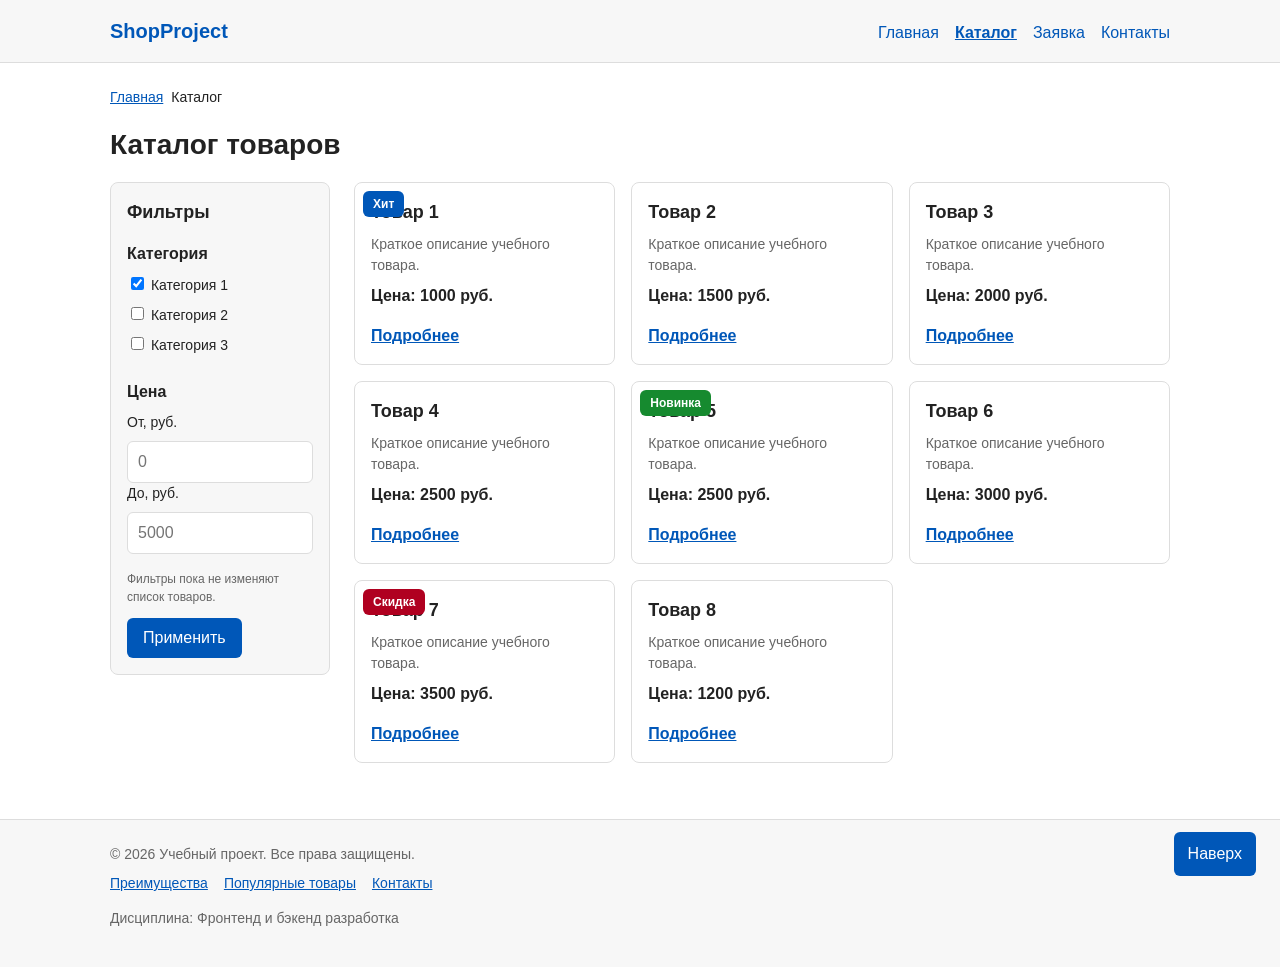
==== catalog.html @ f1de4713 "feat: add multi-page structure navigation and anchors" ====
<!DOCTYPE html>
<html lang="ru">
<head>
  <meta charset="UTF-8">
  <meta name="viewport" content="width=device-width, initial-scale=1.0">
  <meta name="description" content="Каталог товаров учебного интернет-магазина.">
  <title>Каталог товаров — Учебный интернет-магазин</title>
  <link rel="stylesheet" href="css/style.css">
  <script src="js/main.js" defer></script>
</head>
<body>
  <header class="site-header">
    <div class="site-header__inner">
      <a class="site-header__logo" href="index.html">ShopProject</a>

      <nav class="site-nav" aria-label="Основная навигация">
        <ul class="site-nav__list">
          <li><a class="site-nav__link" href="index.html">Главная</a></li>
          <li><a class="site-nav__link site-nav__link--active" href="catalog.html">Каталог</a></li>
          <li><a class="site-nav__link" href="order.html">Заявка</a></li>
          <li><a class="site-nav__link" href="contacts.html">Контакты</a></li>
        </ul>
      </nav>
    </div>
  </header>

  <main>
    <div class="page-main">
      <ul class="breadcrumbs" aria-label="Хлебные крошки">
        <li><a href="index.html">Главная</a></li>
        <li class="breadcrumbs__item--current">Каталог</li>
      </ul>

      <h1 class="page-title">Каталог товаров</h1>

      <div class="catalog-layout">
        <aside class="catalog-filters" aria-label="Фильтры каталога">
          <h2>Фильтры</h2>
          <form class="filters" action="#" method="get">
            <fieldset class="filters__group">
              <legend>Категория</legend>
              <label class="filters__option"><input type="checkbox" name="category" value="1" checked> Категория 1</label>
              <label class="filters__option"><input type="checkbox" name="category" value="2"> Категория 2</label>
              <label class="filters__option"><input type="checkbox" name="category" value="3"> Категория 3</label>
            </fieldset>
            <fieldset class="filters__group">
              <legend>Цена</legend>
              <label class="filters__option" for="price-from">От, руб.</label>
              <input class="filters__input" id="price-from" name="price-from" type="number" min="0" step="100" placeholder="0">
              <label class="filters__option" for="price-to">До, руб.</label>
              <input class="filters__input" id="price-to" name="price-to" type="number" min="0" step="100" placeholder="5000">
            </fieldset>
            <p class="filters__note">Фильтры пока не изменяют список товаров.</p>
            <button class="button" type="submit">Применить</button>
          </form>
        </aside>

        <section class="section" aria-label="Список товаров">
          <h2 class="visually-hidden">Товары</h2>
          <div class="product-grid">
          <article class="product-card">
            <span class="product-card__badge">Хит</span>
            <h3>Товар 1</h3>
            <p class="product-card__description">Краткое описание учебного товара.</p>
            <p class="product-card__price">Цена: 1000 руб.</p>
            <a class="product-card__link" href="product.html">Подробнее</a>
          </article>

          <article class="product-card">
            <h3>Товар 2</h3>
            <p class="product-card__description">Краткое описание учебного товара.</p>
            <p class="product-card__price">Цена: 1500 руб.</p>
            <a class="product-card__link" href="product.html">Подробнее</a>
          </article>

          <article class="product-card">
            <h3>Товар 3</h3>
            <p class="product-card__description">Краткое описание учебного товара.</p>
            <p class="product-card__price">Цена: 2000 руб.</p>
            <a class="product-card__link" href="product.html">Подробнее</a>
          </article>

          <article class="product-card">
            <h3>Товар 4</h3>
            <p class="product-card__description">Краткое описание учебного товара.</p>
            <p class="product-card__price">Цена: 2500 руб.</p>
            <a class="product-card__link" href="product.html">Подробнее</a>
          </article>

          <article class="product-card product-card--new">
            <span class="product-card__badge">Новинка</span>
            <h3>Товар 5</h3>
            <p class="product-card__description">Краткое описание учебного товара.</p>
            <p class="product-card__price">Цена: 2500 руб.</p>
            <a class="product-card__link" href="product.html">Подробнее</a>
          </article>

          <article class="product-card">
            <h3>Товар 6</h3>
            <p class="product-card__description">Краткое описание учебного товара.</p>
            <p class="product-card__price">Цена: 3000 руб.</p>
            <a class="product-card__link" href="product.html">Подробнее</a>
          </article>

          <article class="product-card product-card--discount">
            <span class="product-card__badge">Скидка</span>
            <h3>Товар 7</h3>
            <p class="product-card__description">Краткое описание учебного товара.</p>
            <p class="product-card__price">Цена: 3500 руб.</p>
            <a class="product-card__link" href="product.html">Подробнее</a>
          </article>

          <article class="product-card">
            <h3>Товар 8</h3>
            <p class="product-card__description">Краткое описание учебного товара.</p>
            <p class="product-card__price">Цена: 1200 руб.</p>
            <a class="product-card__link" href="product.html">Подробнее</a>
          </article>
          </div>
        </section>
      </div>
    </div>
  </main>

  <footer class="site-footer">
    <div class="site-footer__inner">
      <p class="site-footer__copyright">&copy; 2026 Учебный проект. Все права защищены.</p>
      <ul class="site-footer__links">
        <li><a href="index.html#advantages">Преимущества</a></li>
        <li><a href="index.html#popular">Популярные товары</a></li>
        <li><a href="contacts.html">Контакты</a></li>
      </ul>
      <p>Дисциплина: Фронтенд и бэкенд разработка</p>
    </div>
  </footer>

  <button class="to-top" type="button" aria-label="Наверх">Наверх</button>
</body>
</html>
---- css/style.css ----
/*
  Стили учебного проекта kr1-html-css-shop.
  Практическое занятие №4: CSS-архитектура, переменные и состояния.
*/

/* Плавная прокрутка к якорям (практическое занятие №5) */
html {
  scroll-behavior: smooth;
}

/* ===============================
   1. Переменные проекта
=============================== */
:root {
  /* Основные цвета проекта */
  --color-bg: #ffffff;
  --color-text: #222222;
  --color-muted: #666666;
  --color-primary: #0057b8;
  --color-primary-dark: #003f86;
  --color-border: #dddddd;
  --color-surface: #f7f7f7;
  --color-surface-accent: #eef5ff;
  --color-danger: #b00020;
  --color-success: #168a2f;
  --color-success-bg: #eefaf0;
  --color-white: #ffffff;

  /* Отступы */
  --space-xs: 4px;
  --space-sm: 8px;
  --space-md: 16px;
  --space-lg: 24px;
  --space-xl: 32px;

  /* Скругления */
  --radius-sm: 6px;
  --radius-md: 8px;
  --radius-lg: 12px;

  /* Размеры */
  --container-width: 1100px;
}

/* ===============================
   2. Базовые стили
=============================== */

/* padding и border входят в заданную ширину элемента */
* {
  box-sizing: border-box;
}

/* убираем стандартный отступ браузера вокруг страницы */
body {
  margin: 0;
  font-family: Arial, sans-serif;
  line-height: 1.5;
  color: var(--color-text);
  background-color: var(--color-bg);
}

h1, h2, h3 {
  margin-top: 0;
}

img {
  max-width: 100%;
  height: auto;
}

.visually-hidden {
  position: absolute;
  width: 1px;
  height: 1px;
  margin: -1px;
  overflow: hidden;
  clip: rect(0 0 0 0);
}

/* ===============================
   3. Общие элементы интерфейса
=============================== */

/* Базовое оформление ссылок и их состояний */
a {
  color: var(--color-primary);
}

a:hover {
  color: var(--color-primary-dark);
}

a:focus-visible {
  outline: 2px solid var(--color-primary);
  outline-offset: 3px;
}

/* Кнопки */
.button {
  display: inline-block;
  padding: var(--space-sm) var(--space-md);
  color: var(--color-white);
  background-color: var(--color-primary);
  text-decoration: none;
  border: none;
  border-radius: var(--radius-sm);
  font: inherit;
  cursor: pointer;
}

.button:hover {
  background-color: var(--color-primary-dark);
}

.button:focus-visible {
  outline: 2px solid var(--color-primary);
  outline-offset: 3px;
}

.button:disabled,
.button--disabled {
  opacity: 0.6;
  cursor: not-allowed;
}

/* ===============================
   4. Компоненты страницы
=============================== */

/* Шапка с sticky-меню */
.site-header {
  position: sticky;
  top: 0;
  z-index: 10;
  background-color: var(--color-surface);
  border-bottom: 1px solid var(--color-border);
}

.site-header__inner {
  max-width: var(--container-width);
  margin: 0 auto;
  padding: var(--space-md) 20px;
  display: flex;
  align-items: baseline;
  justify-content: space-between;
  flex-wrap: wrap;
  gap: var(--space-md);
}

.site-header__logo {
  font-weight: bold;
  font-size: 20px;
  text-decoration: none;
}

/* Меню: Flexbox */
.site-nav__list {
  display: flex;
  flex-wrap: wrap;
  gap: var(--space-md);
  margin: 0;
  padding: 0;
  list-style: none;
}

.site-nav__link {
  color: var(--color-primary);
  text-decoration: none;
}

.site-nav__link:hover {
  text-decoration: underline;
}

.site-nav__link:focus-visible {
  outline: 2px solid var(--color-primary);
  outline-offset: 3px;
}

/* Активный пункт меню */
.site-nav__link--active {
  font-weight: bold;
  text-decoration: underline;
}

/* Основной контент */
.page-main {
  max-width: var(--container-width);
  margin: 0 auto;
  padding: var(--space-lg) 20px;
}

.page-title {
  margin: 0 0 var(--space-md);
  font-size: 28px;
}

.page-lead {
  margin-top: 0;
  color: var(--color-muted);
}

.section {
  margin-bottom: var(--space-xl);
}

.section h2 {
  margin-top: 0;
}

/* Хлебные крошки (самостоятельная доработка) */
.breadcrumbs {
  display: flex;
  flex-wrap: wrap;
  gap: var(--space-sm);
  margin: 0 0 var(--space-md);
  padding: 0;
  list-style: none;
  font-size: 14px;
  color: var(--color-muted);
}

.breadcrumbs__item--current {
  color: var(--color-text);
}

/* Hero-блок */
.hero {
  max-width: var(--container-width);
  margin: 0 auto var(--space-xl);
  padding: var(--space-xl) var(--space-lg);
  background-color: var(--color-surface-accent);
  border-radius: var(--radius-lg);
}

.hero__title {
  margin: 0 0 var(--space-md);
  font-size: 32px;
}

.hero__text {
  margin: 0 0 var(--space-lg);
  max-width: 600px;
}

.hero__actions {
  display: flex;
  flex-wrap: wrap;
  gap: var(--space-md);
}

/* Список преимуществ */
.advantages {
  margin: 0;
  padding-left: 20px;
}

.advantages li {
  margin-bottom: var(--space-sm);
}

/* Сетка карточек: CSS Grid */
.product-grid {
  display: grid;
  grid-template-columns: repeat(3, 1fr);
  gap: var(--space-md);
}

/* Карточка товара: relative для бейджа */
.product-card {
  position: relative;
  padding: var(--space-md);
  border: 1px solid var(--color-border);
  border-radius: var(--radius-md);
  background-color: var(--color-bg);
}

.product-card:hover {
  border-color: var(--color-primary);
}

/* Бейдж: absolute */
.product-card__badge {
  position: absolute;
  top: var(--space-sm);
  left: var(--space-sm);
  z-index: 1;
  padding: var(--space-xs) 10px;
  font-size: 12px;
  font-weight: bold;
  color: var(--color-white);
  background-color: var(--color-primary);
  border-radius: var(--radius-sm);
}

.product-card--discount .product-card__badge {
  background-color: var(--color-danger);
}

.product-card--new .product-card__badge {
  background-color: var(--color-success);
}

.product-card__image {
  width: 100%;
  margin-bottom: var(--space-sm);
  border-radius: var(--radius-sm);
}

.product-card h3 {
  margin: 0 0 var(--space-sm);
  font-size: 18px;
}

.product-card__description {
  margin: 0 0 var(--space-sm);
  font-size: 14px;
  color: var(--color-muted);
}

.product-card__price {
  margin: 0 0 var(--space-md);
  font-weight: bold;
}

.product-card__link {
  font-weight: bold;
}

.product-card__link:hover {
  text-decoration: underline;
}

.product-card__link:focus-visible {
  outline: 2px solid var(--color-primary);
  outline-offset: 3px;
}

/* Каталог: фильтры + товары на Grid */
.catalog-layout {
  display: grid;
  grid-template-columns: 220px 1fr;
  gap: var(--space-lg);
  align-items: start;
}

/* Фильтры: sticky */
.catalog-filters {
  position: sticky;
  top: 80px;
  padding: var(--space-md);
  border: 1px solid var(--color-border);
  border-radius: var(--radius-md);
  background-color: var(--color-surface);
}

.catalog-filters h2 {
  font-size: 18px;
  margin-bottom: var(--space-md);
}

.filters__group {
  border: none;
  margin: 0 0 var(--space-md);
  padding: 0;
}

.filters__group legend {
  font-weight: bold;
  margin-bottom: var(--space-sm);
  padding: 0;
}

.filters__option {
  display: block;
  margin-bottom: var(--space-sm);
  font-size: 14px;
}

.filters__input {
  width: 100%;
  padding: var(--space-sm) 10px;
  border: 1px solid var(--color-border);
  border-radius: var(--radius-sm);
  font: inherit;
}

.filters__note {
  font-size: 12px;
  color: var(--color-muted);
}

/* Страница товара: Flex */
.product {
  display: flex;
  gap: var(--space-lg);
  margin-bottom: var(--space-xl);
}

.product__gallery {
  flex: 0 0 400px;
}

.product__image {
  width: 100%;
  border-radius: var(--radius-md);
}

.product__info h1 {
  margin: 0 0 var(--space-sm);
  font-size: 26px;
}

.product__price {
  margin: 0 0 var(--space-md);
  font-size: 22px;
  font-weight: bold;
}

.product__description {
  margin: 0 0 var(--space-lg);
}

.product__actions {
  display: flex;
  flex-wrap: wrap;
  gap: var(--space-md);
}

.product__note {
  font-size: 14px;
  color: var(--color-muted);
}

/* Таблица характеристик */
.specs {
  width: 100%;
  border-collapse: collapse;
}

.specs caption {
  caption-side: top;
  text-align: left;
  font-size: 18px;
  padding-bottom: var(--space-md);
}

.specs th,
.specs td {
  padding: 10px 12px;
  text-align: left;
  border: 1px solid var(--color-border);
}

.specs thead th {
  background-color: var(--color-primary);
  color: var(--color-white);
}

.specs tbody th {
  font-weight: normal;
  text-align: left;
}

.specs tbody tr:hover {
  background-color: var(--color-surface-accent);
}

/* Отзывы (самостоятельная доработка) */
.review {
  padding: var(--space-md);
  margin-bottom: var(--space-md);
  border: 1px solid var(--color-border);
  border-left: 4px solid var(--color-primary);
  border-radius: var(--radius-md);
}

.review h3 {
  margin: 0 0 var(--space-sm);
  font-size: 16px;
}

.review p {
  margin: 0;
  font-size: 14px;
}

/* Контакты: две колонки на Grid */
.contacts-layout {
  display: grid;
  grid-template-columns: 1fr 1fr;
  gap: var(--space-lg);
  align-items: start;
}

.contacts__list {
  margin: 0 0 var(--space-lg);
  padding: 0;
  list-style: none;
}

.contacts__item {
  padding: var(--space-md);
  margin-bottom: var(--space-md);
  border: 1px solid var(--color-border);
  border-radius: var(--radius-md);
}

.contacts__item h3 {
  margin: 0 0 var(--space-sm);
  font-size: 16px;
}

.contacts__item p {
  margin: 0;
  font-size: 14px;
}

/* FAQ (самостоятельная доработка) */
.faq__item {
  margin-bottom: var(--space-sm);
  padding: var(--space-md);
  border: 1px solid var(--color-border);
  border-radius: var(--radius-md);
}

.faq__item summary {
  cursor: pointer;
  font-weight: bold;
}

.faq__item summary:focus-visible {
  outline: 2px solid var(--color-primary);
  outline-offset: 3px;
}

.faq__item p {
  margin: var(--space-sm) 0 0;
  font-size: 14px;
  color: var(--color-muted);
}

.contacts__note {
  margin-top: var(--space-lg);
}

/* Блок aside */
.aside-info {
  max-width: var(--container-width);
  margin: 0 auto var(--space-xl);
  padding: var(--space-md);
  border-left: 4px solid var(--color-primary);
  background-color: var(--color-surface);
}

.aside-info h2 {
  margin: 0 0 var(--space-sm);
  font-size: 20px;
}

.aside-info p {
  margin: 0;
}

/* Кнопка «Наверх»: fixed (самостоятельная доработка) */
.to-top {
  position: fixed;
  right: var(--space-lg);
  bottom: var(--space-lg);
  z-index: 50;
  padding: 10px 14px;
  color: var(--color-white);
  background-color: var(--color-primary);
  border: none;
  border-radius: var(--radius-sm);
  font: inherit;
  cursor: pointer;
}

.to-top:hover {
  background-color: var(--color-primary-dark);
}

.to-top:focus-visible {
  outline: 2px solid var(--color-primary);
  outline-offset: 3px;
}

/* Подвал */
.site-footer {
  background-color: var(--color-surface);
  border-top: 1px solid var(--color-border);
}

.site-footer__inner {
  max-width: var(--container-width);
  margin: 0 auto;
  padding: var(--space-lg) 20px;
  font-size: 14px;
  color: var(--color-muted);
}

.site-footer__copyright {
  margin: 0 0 var(--space-sm);
}

.site-footer__links {
  display: flex;
  flex-wrap: wrap;
  gap: var(--space-md);
  margin: 0 0 var(--space-sm);
  padding: 0;
  list-style: none;
}

/* ===============================
   5. Форма и модальное окно
=============================== */

.order-form__field {
  margin-bottom: var(--space-md);
}

.order-form__label {
  display: block;
  margin-bottom: var(--space-xs);
  font-weight: bold;
}

.order-form__input {
  width: 100%;
  padding: 10px 12px;
  border: 1px solid #cccccc;
  border-radius: var(--radius-sm);
  font: inherit;
}

.order-form__input:hover {
  border-color: var(--color-primary);
}

.order-form__input:focus-visible {
  outline: 2px solid var(--color-primary);
  outline-offset: 2px;
}

.order-form__field--checkbox .order-form__label {
  font-weight: normal;
}

.order-form__field--checkbox input {
  width: auto;
  margin-right: var(--space-sm);
}

.order-form small {
  display: block;
  margin-top: var(--space-xs);
  color: var(--color-muted);
}

.order-form__actions {
  display: flex;
  flex-wrap: wrap;
  gap: 12px;
  margin-top: var(--space-lg);
}

.order-form__actions button {
  font: inherit;
  cursor: pointer;
}

.order-form__actions button:focus-visible {
  outline: 2px solid var(--color-primary);
  outline-offset: 3px;
}

/* Подсветка ошибок: aria-invalid добавляет JavaScript */
[aria-invalid="true"] {
  border-color: var(--color-danger);
}

/* Модальное окно */
.order-dialog {
  width: min(100% - 32px, 480px);
  padding: var(--space-lg);
  border: none;
  border-radius: var(--radius-lg);
  z-index: 100;
}

.order-dialog::backdrop {
  background-color: rgba(0, 0, 0, 0.5);
}

/* Сообщение об успешной отправке */
.success-message {
  max-width: 560px;
  margin: var(--space-lg) 0;
  padding: var(--space-md);
  border-left: 4px solid var(--color-success);
  background-color: var(--color-success-bg);
}

/* ===============================
   Адаптивность
=============================== */
@media (max-width: 900px) {
  .product-grid {
    grid-template-columns: repeat(2, 1fr);
  }

  .catalog-layout,
  .contacts-layout {
    grid-template-columns: 1fr;
  }

  .catalog-filters {
    position: static;
  }

  .product {
    flex-direction: column;
  }

  .product__gallery {
    flex-basis: auto;
  }
}

@media (max-width: 560px) {
  .product-grid {
    grid-template-columns: 1fr;
  }
}

/* Подсветка раздела, к которому выполнен переход по якорю (практическое занятие №5) */
:target {
  outline: 2px dashed var(--color-primary);
  outline-offset: 4px;
}
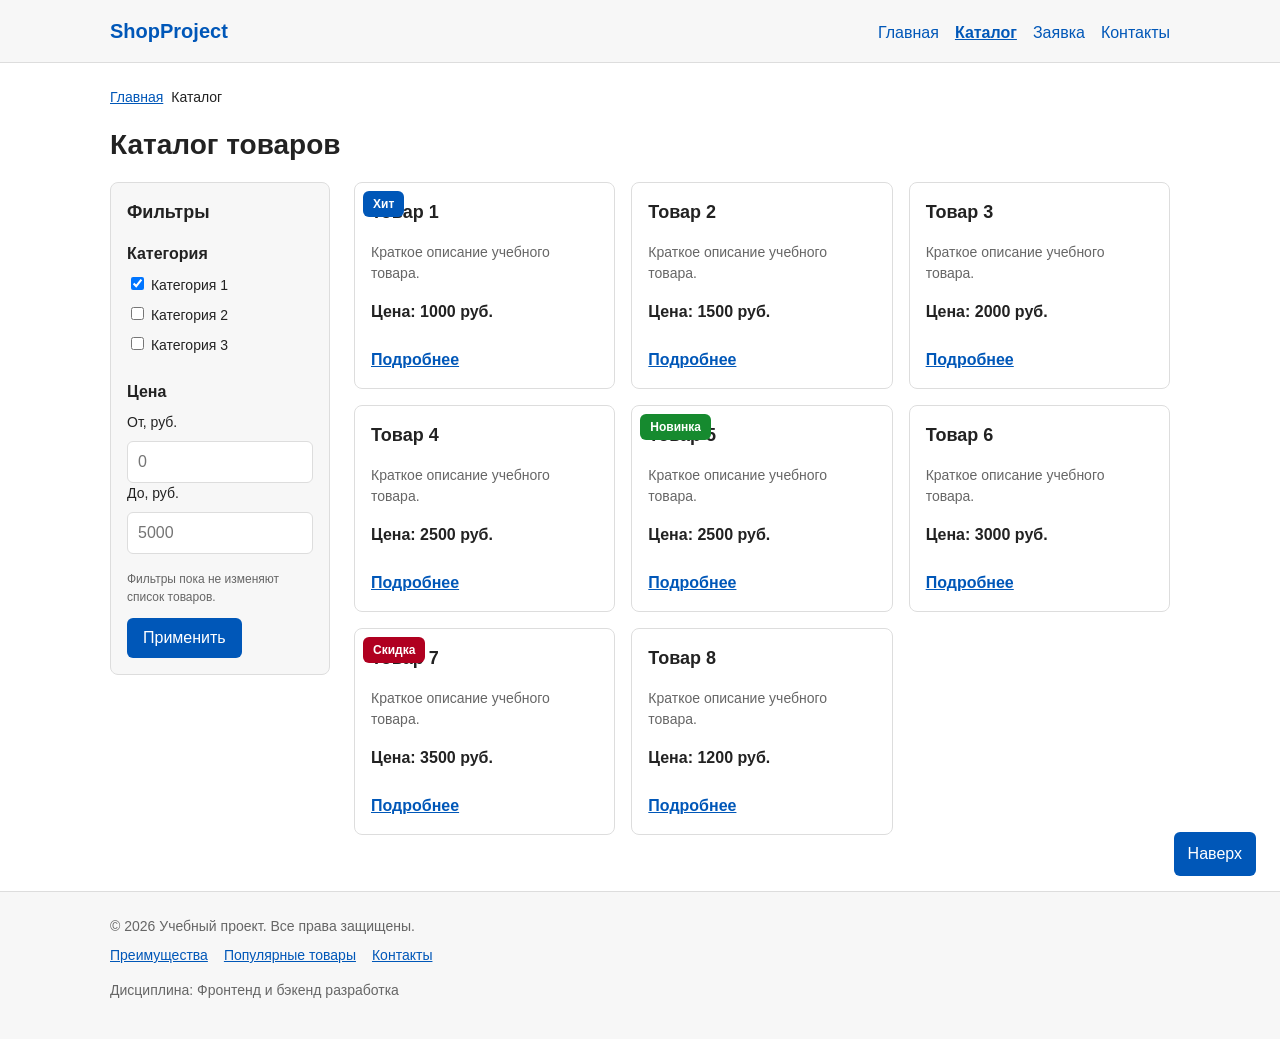
==== commit a15f7399: "feat: add flex navigation and grid catalog layout" ====
--- a/catalog.html
+++ b/catalog.html
@@ -55,7 +55,7 @@
           </form>
         </aside>
 
-        <section class="section" aria-label="Список товаров">
+        <section class="section catalog-products" aria-label="Список товаров">
           <h2 class="visually-hidden">Товары</h2>
           <div class="product-grid">
           <article class="product-card">
--- a/css/style.css
+++ b/css/style.css
@@ -158,6 +158,8 @@
 .site-nav__list {
   display: flex;
   flex-wrap: wrap;
+  justify-content: center;
+  align-items: center;
   gap: var(--space-md);
   margin: 0;
   padding: 0;
@@ -261,6 +263,12 @@
 }
 
 /* Сетка карточек: CSS Grid */
+.product-card__link,
+.product-card .button {
+  margin-top: auto;
+  align-self: flex-start;
+}
+
 .product-grid {
   display: grid;
   grid-template-columns: repeat(3, 1fr);
@@ -270,6 +278,9 @@
 /* Карточка товара: relative для бейджа */
 .product-card {
   position: relative;
+  display: flex;
+  flex-direction: column;
+  gap: var(--space-sm);
   padding: var(--space-md);
   border: 1px solid var(--color-border);
   border-radius: var(--radius-md);
@@ -341,12 +352,18 @@
 .catalog-layout {
   display: grid;
   grid-template-columns: 220px 1fr;
+  grid-template-areas: "filters products";
   gap: var(--space-lg);
   align-items: start;
 }
 
+.catalog-products {
+  grid-area: products;
+}
+
 /* Фильтры: sticky */
 .catalog-filters {
+  grid-area: filters;
   position: sticky;
   top: 80px;
   padding: var(--space-md);
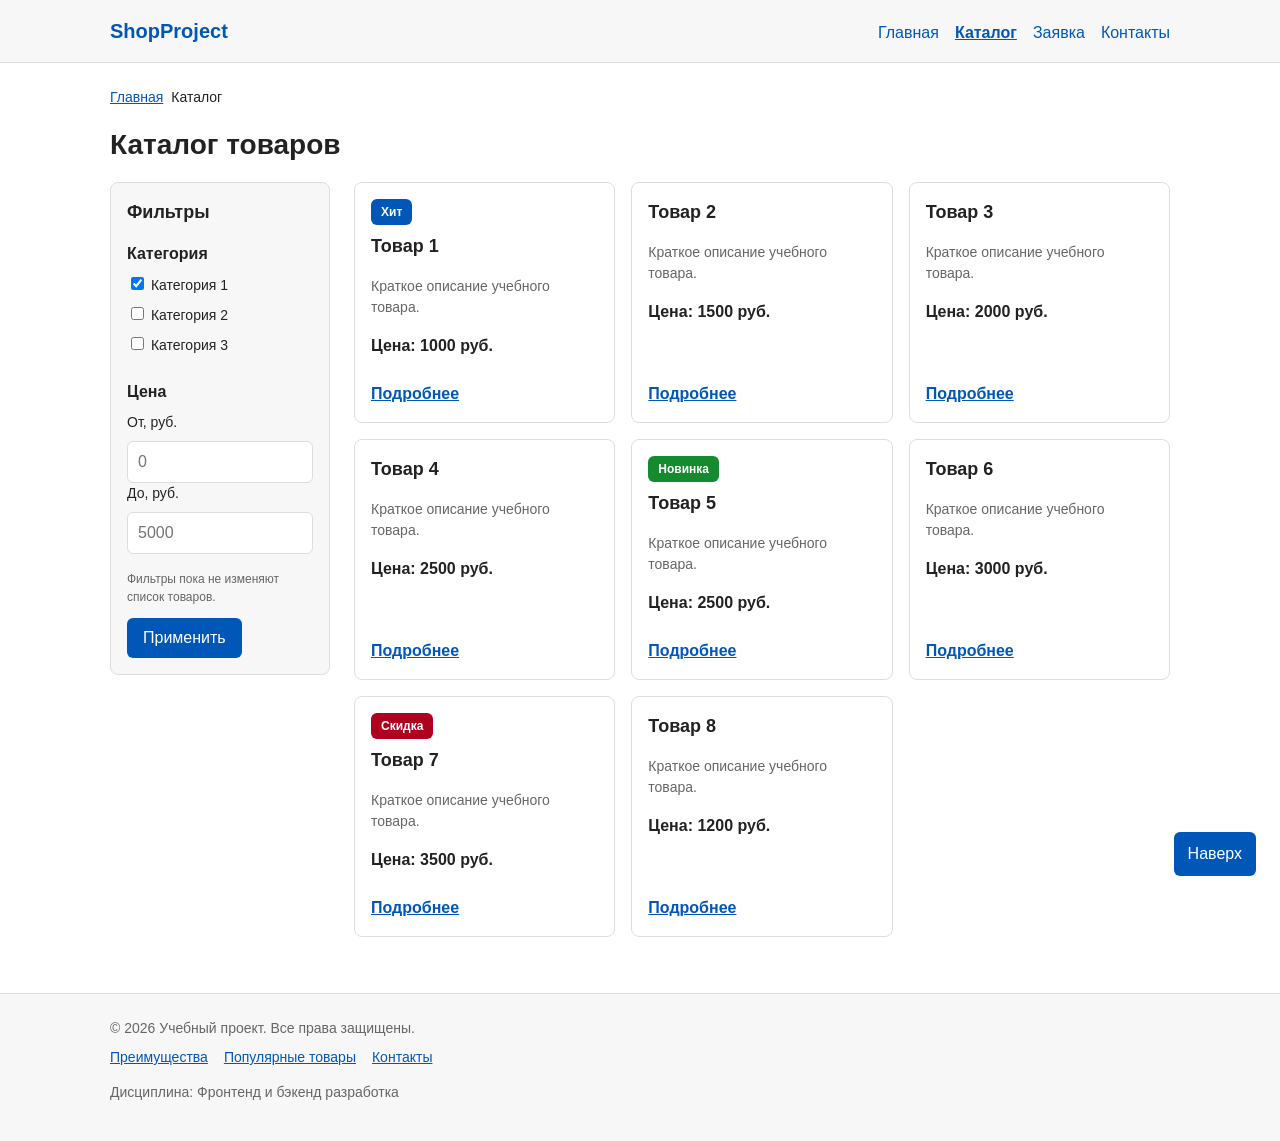
==== commit 723d3ab2: "refactor: apply BEM naming to CSS classes" ====
--- a/catalog.html
+++ b/catalog.html
@@ -35,7 +35,7 @@
 
       <div class="catalog-layout">
         <aside class="catalog-filters" aria-label="Фильтры каталога">
-          <h2>Фильтры</h2>
+          <h2 class="catalog-filters__title">Фильтры</h2>
           <form class="filters" action="#" method="get">
             <fieldset class="filters__group">
               <legend>Категория</legend>
@@ -60,28 +60,28 @@
           <div class="product-grid">
           <article class="product-card">
             <span class="product-card__badge">Хит</span>
-            <h3>Товар 1</h3>
+            <h3 class="product-card__title">Товар 1</h3>
             <p class="product-card__description">Краткое описание учебного товара.</p>
             <p class="product-card__price">Цена: 1000 руб.</p>
             <a class="product-card__link" href="product.html">Подробнее</a>
           </article>
 
           <article class="product-card">
-            <h3>Товар 2</h3>
+            <h3 class="product-card__title">Товар 2</h3>
             <p class="product-card__description">Краткое описание учебного товара.</p>
             <p class="product-card__price">Цена: 1500 руб.</p>
             <a class="product-card__link" href="product.html">Подробнее</a>
           </article>
 
           <article class="product-card">
-            <h3>Товар 3</h3>
+            <h3 class="product-card__title">Товар 3</h3>
             <p class="product-card__description">Краткое описание учебного товара.</p>
             <p class="product-card__price">Цена: 2000 руб.</p>
             <a class="product-card__link" href="product.html">Подробнее</a>
           </article>
 
           <article class="product-card">
-            <h3>Товар 4</h3>
+            <h3 class="product-card__title">Товар 4</h3>
             <p class="product-card__description">Краткое описание учебного товара.</p>
             <p class="product-card__price">Цена: 2500 руб.</p>
             <a class="product-card__link" href="product.html">Подробнее</a>
@@ -89,14 +89,14 @@
 
           <article class="product-card product-card--new">
             <span class="product-card__badge">Новинка</span>
-            <h3>Товар 5</h3>
+            <h3 class="product-card__title">Товар 5</h3>
             <p class="product-card__description">Краткое описание учебного товара.</p>
             <p class="product-card__price">Цена: 2500 руб.</p>
             <a class="product-card__link" href="product.html">Подробнее</a>
           </article>
 
           <article class="product-card">
-            <h3>Товар 6</h3>
+            <h3 class="product-card__title">Товар 6</h3>
             <p class="product-card__description">Краткое описание учебного товара.</p>
             <p class="product-card__price">Цена: 3000 руб.</p>
             <a class="product-card__link" href="product.html">Подробнее</a>
@@ -104,14 +104,14 @@
 
           <article class="product-card product-card--discount">
             <span class="product-card__badge">Скидка</span>
-            <h3>Товар 7</h3>
+            <h3 class="product-card__title">Товар 7</h3>
             <p class="product-card__description">Краткое описание учебного товара.</p>
             <p class="product-card__price">Цена: 3500 руб.</p>
             <a class="product-card__link" href="product.html">Подробнее</a>
           </article>
 
           <article class="product-card">
-            <h3>Товар 8</h3>
+            <h3 class="product-card__title">Товар 8</h3>
             <p class="product-card__description">Краткое описание учебного товара.</p>
             <p class="product-card__price">Цена: 1200 руб.</p>
             <a class="product-card__link" href="product.html">Подробнее</a>
--- a/css/style.css
+++ b/css/style.css
@@ -207,7 +207,7 @@
   margin-bottom: var(--space-xl);
 }
 
-.section h2 {
+.section__title {
   margin-top: 0;
 }
 
@@ -291,12 +291,9 @@
   border-color: var(--color-primary);
 }
 
-/* Бейдж: absolute */
+/* Бейдж: строкой над названием, чтобы не перекрывать заголовок */
 .product-card__badge {
-  position: absolute;
-  top: var(--space-sm);
-  left: var(--space-sm);
-  z-index: 1;
+  align-self: flex-start;
   padding: var(--space-xs) 10px;
   font-size: 12px;
   font-weight: bold;
@@ -319,7 +316,7 @@
   border-radius: var(--radius-sm);
 }
 
-.product-card h3 {
+.product-card__title {
   margin: 0 0 var(--space-sm);
   font-size: 18px;
 }
@@ -372,7 +369,7 @@
   background-color: var(--color-surface);
 }
 
-.catalog-filters h2 {
+.catalog-filters__title {
   font-size: 18px;
   margin-bottom: var(--space-md);
 }
@@ -493,12 +490,12 @@
   border-radius: var(--radius-md);
 }
 
-.review h3 {
+.review__title {
   margin: 0 0 var(--space-sm);
   font-size: 16px;
 }
 
-.review p {
+.review__text {
   margin: 0;
   font-size: 14px;
 }
@@ -524,12 +521,12 @@
   border-radius: var(--radius-md);
 }
 
-.contacts__item h3 {
+.contacts__item-title {
   margin: 0 0 var(--space-sm);
   font-size: 16px;
 }
 
-.contacts__item p {
+.contacts__item-text {
   margin: 0;
   font-size: 14px;
 }
@@ -571,12 +568,12 @@
   background-color: var(--color-surface);
 }
 
-.aside-info h2 {
+.aside-info__title {
   margin: 0 0 var(--space-sm);
   font-size: 20px;
 }
 
-.aside-info p {
+.aside-info__text {
   margin: 0;
 }
 
@@ -708,6 +705,10 @@
   z-index: 100;
 }
 
+.order-dialog__title {
+  margin-top: 0;
+}
+
 .order-dialog::backdrop {
   background-color: rgba(0, 0, 0, 0.5);
 }
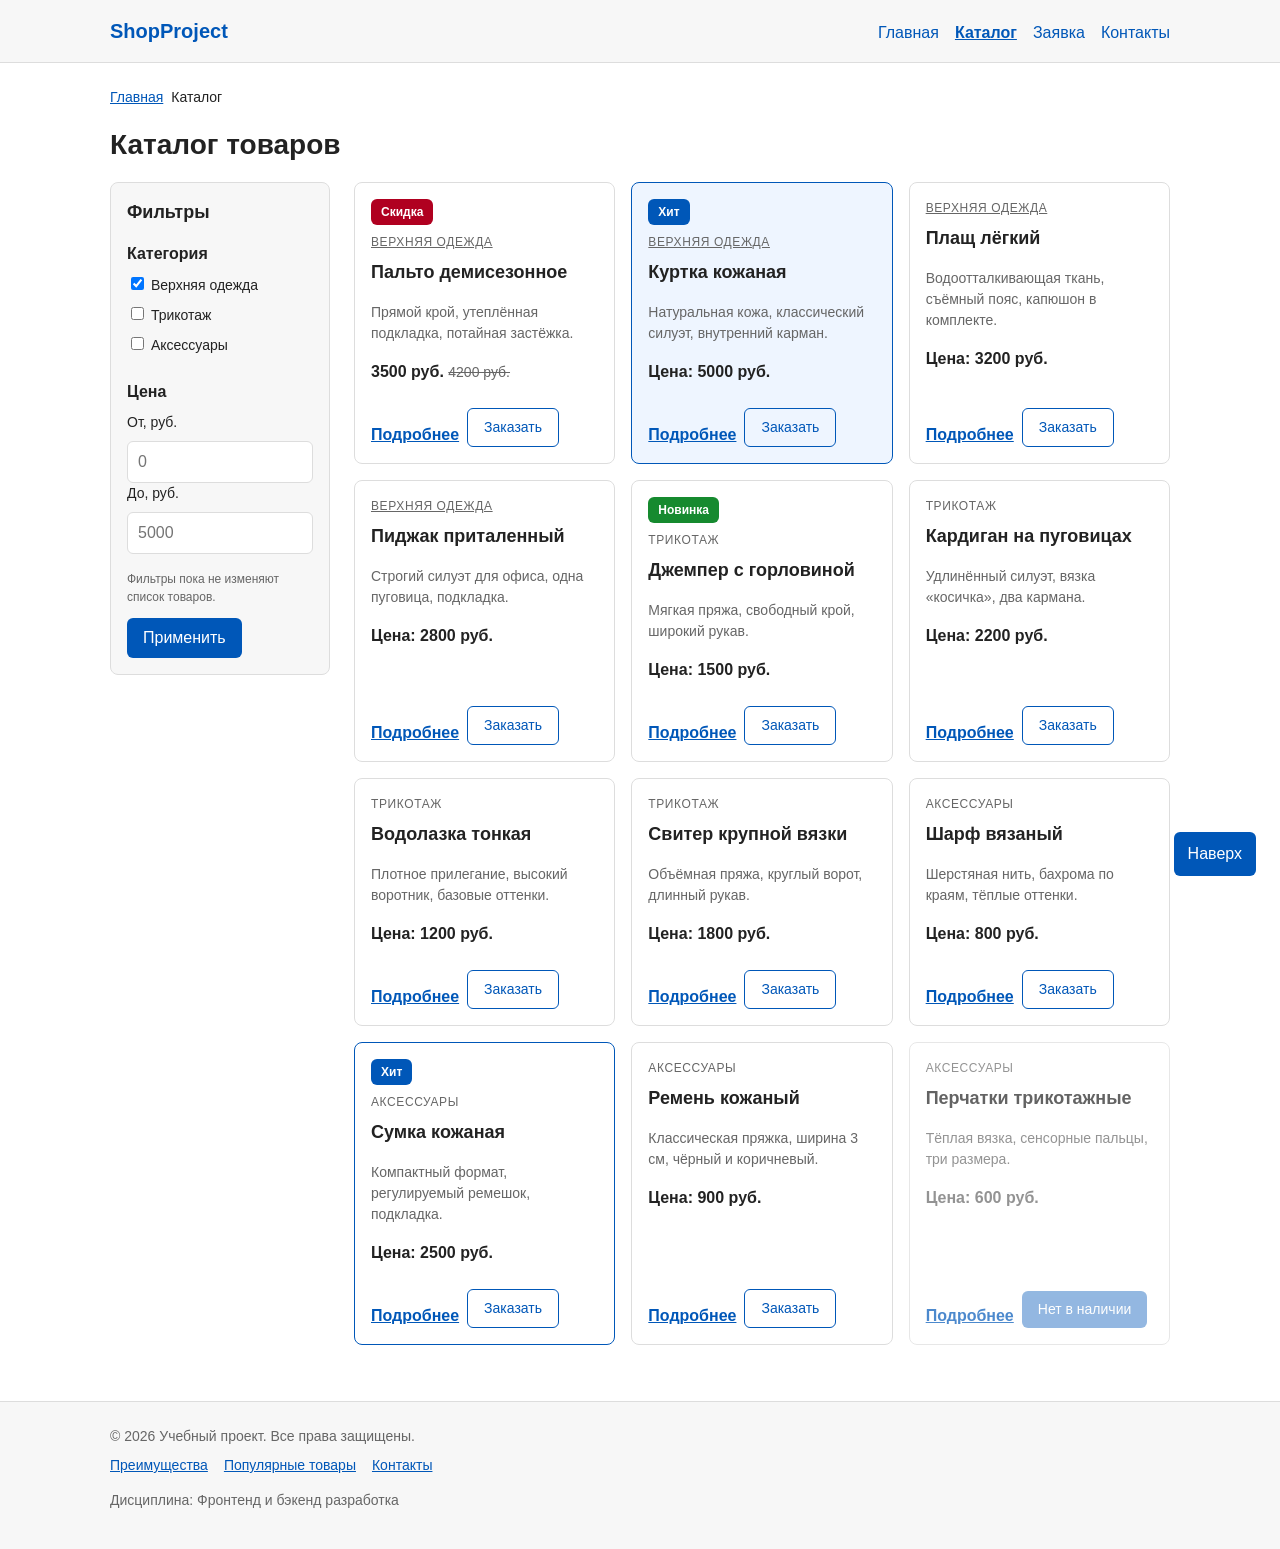
==== commit ecc82170: "feat: страница категории, расширенный каталог, модификаторы карточек и доработки к КР-1 - category.h" ====
--- a/catalog.html
+++ b/catalog.html
@@ -3,8 +3,8 @@
 <head>
   <meta charset="UTF-8">
   <meta name="viewport" content="width=device-width, initial-scale=1.0">
-  <meta name="description" content="Каталог товаров учебного интернет-магазина.">
-  <title>Каталог товаров — Учебный интернет-магазин</title>
+  <meta name="description" content="Каталог интернет-магазина «Гардероб»: двенадцать моделей в категориях «Верхняя одежда», «Трикотаж» и «Аксессуары», фильтры по категории и цене.">
+  <title>Каталог одежды — 12 моделей с фильтрами по категории и цене</title>
   <link rel="stylesheet" href="css/style.css">
   <script src="js/main.js" defer></script>
 </head>
@@ -39,9 +39,9 @@
           <form class="filters" action="#" method="get">
             <fieldset class="filters__group">
               <legend>Категория</legend>
-              <label class="filters__option"><input type="checkbox" name="category" value="1" checked> Категория 1</label>
-              <label class="filters__option"><input type="checkbox" name="category" value="2"> Категория 2</label>
-              <label class="filters__option"><input type="checkbox" name="category" value="3"> Категория 3</label>
+              <label class="filters__option"><input type="checkbox" name="category" value="outerwear" checked> Верхняя одежда</label>
+              <label class="filters__option"><input type="checkbox" name="category" value="knitwear"> Трикотаж</label>
+              <label class="filters__option"><input type="checkbox" name="category" value="accessories"> Аксессуары</label>
             </fieldset>
             <fieldset class="filters__group">
               <legend>Цена</legend>
@@ -58,63 +58,140 @@
         <section class="section catalog-products" aria-label="Список товаров">
           <h2 class="visually-hidden">Товары</h2>
           <div class="product-grid">
-          <article class="product-card">
-            <span class="product-card__badge">Хит</span>
-            <h3 class="product-card__title">Товар 1</h3>
-            <p class="product-card__description">Краткое описание учебного товара.</p>
-            <p class="product-card__price">Цена: 1000 руб.</p>
-            <a class="product-card__link" href="product.html">Подробнее</a>
-          </article>
-
-          <article class="product-card">
-            <h3 class="product-card__title">Товар 2</h3>
-            <p class="product-card__description">Краткое описание учебного товара.</p>
+          <article class="product-card product-card--discount">
+            <span class="product-card__badge product-card__badge--discount">Скидка</span>
+            <p class="product-card__category"><a href="category.html">Верхняя одежда</a></p>
+            <h3 class="product-card__title">Пальто демисезонное</h3>
+            <p class="product-card__description">Прямой крой, утеплённая подкладка, потайная застёжка.</p>
+            <p class="product-card__price">3500 руб. <span class="product-card__old-price">4200 руб.</span></p>
+            <div class="product-card__actions">
+              <a class="product-card__link" href="product.html">Подробнее</a>
+              <a class="button button--secondary product-card__button" href="order.html">Заказать</a>
+            </div>
+          </article>
+
+          <article class="product-card product-card--hit product-card--featured">
+            <span class="product-card__badge product-card__badge--hit">Хит</span>
+            <p class="product-card__category"><a href="category.html">Верхняя одежда</a></p>
+            <h3 class="product-card__title">Куртка кожаная</h3>
+            <p class="product-card__description">Натуральная кожа, классический силуэт, внутренний карман.</p>
+            <p class="product-card__price">Цена: 5000 руб.</p>
+            <div class="product-card__actions">
+              <a class="product-card__link" href="product.html">Подробнее</a>
+              <a class="button button--secondary product-card__button" href="order.html">Заказать</a>
+            </div>
+          </article>
+
+          <article class="product-card">
+            <p class="product-card__category"><a href="category.html">Верхняя одежда</a></p>
+            <h3 class="product-card__title">Плащ лёгкий</h3>
+            <p class="product-card__description">Водоотталкивающая ткань, съёмный пояс, капюшон в комплекте.</p>
+            <p class="product-card__price">Цена: 3200 руб.</p>
+            <div class="product-card__actions">
+              <a class="product-card__link" href="product.html">Подробнее</a>
+              <a class="button button--secondary product-card__button" href="order.html">Заказать</a>
+            </div>
+          </article>
+
+          <article class="product-card">
+            <p class="product-card__category"><a href="category.html">Верхняя одежда</a></p>
+            <h3 class="product-card__title">Пиджак приталенный</h3>
+            <p class="product-card__description">Строгий силуэт для офиса, одна пуговица, подкладка.</p>
+            <p class="product-card__price">Цена: 2800 руб.</p>
+            <div class="product-card__actions">
+              <a class="product-card__link" href="product.html">Подробнее</a>
+              <a class="button button--secondary product-card__button" href="order.html">Заказать</a>
+            </div>
+          </article>
+
+          <article class="product-card product-card--new">
+            <span class="product-card__badge product-card__badge--new">Новинка</span>
+            <p class="product-card__category">Трикотаж</p>
+            <h3 class="product-card__title">Джемпер с горловиной</h3>
+            <p class="product-card__description">Мягкая пряжа, свободный крой, широкий рукав.</p>
             <p class="product-card__price">Цена: 1500 руб.</p>
-            <a class="product-card__link" href="product.html">Подробнее</a>
-          </article>
-
-          <article class="product-card">
-            <h3 class="product-card__title">Товар 3</h3>
-            <p class="product-card__description">Краткое описание учебного товара.</p>
-            <p class="product-card__price">Цена: 2000 руб.</p>
-            <a class="product-card__link" href="product.html">Подробнее</a>
-          </article>
-
-          <article class="product-card">
-            <h3 class="product-card__title">Товар 4</h3>
-            <p class="product-card__description">Краткое описание учебного товара.</p>
+            <div class="product-card__actions">
+              <a class="product-card__link" href="product.html">Подробнее</a>
+              <a class="button button--secondary product-card__button" href="order.html">Заказать</a>
+            </div>
+          </article>
+
+          <article class="product-card">
+            <p class="product-card__category">Трикотаж</p>
+            <h3 class="product-card__title">Кардиган на пуговицах</h3>
+            <p class="product-card__description">Удлинённый силуэт, вязка «косичка», два кармана.</p>
+            <p class="product-card__price">Цена: 2200 руб.</p>
+            <div class="product-card__actions">
+              <a class="product-card__link" href="product.html">Подробнее</a>
+              <a class="button button--secondary product-card__button" href="order.html">Заказать</a>
+            </div>
+          </article>
+
+          <article class="product-card">
+            <p class="product-card__category">Трикотаж</p>
+            <h3 class="product-card__title">Водолазка тонкая</h3>
+            <p class="product-card__description">Плотное прилегание, высокий воротник, базовые оттенки.</p>
+            <p class="product-card__price">Цена: 1200 руб.</p>
+            <div class="product-card__actions">
+              <a class="product-card__link" href="product.html">Подробнее</a>
+              <a class="button button--secondary product-card__button" href="order.html">Заказать</a>
+            </div>
+          </article>
+
+          <article class="product-card">
+            <p class="product-card__category">Трикотаж</p>
+            <h3 class="product-card__title">Свитер крупной вязки</h3>
+            <p class="product-card__description">Объёмная пряжа, круглый ворот, длинный рукав.</p>
+            <p class="product-card__price">Цена: 1800 руб.</p>
+            <div class="product-card__actions">
+              <a class="product-card__link" href="product.html">Подробнее</a>
+              <a class="button button--secondary product-card__button" href="order.html">Заказать</a>
+            </div>
+          </article>
+
+          <article class="product-card">
+            <p class="product-card__category">Аксессуары</p>
+            <h3 class="product-card__title">Шарф вязаный</h3>
+            <p class="product-card__description">Шерстяная нить, бахрома по краям, тёплые оттенки.</p>
+            <p class="product-card__price">Цена: 800 руб.</p>
+            <div class="product-card__actions">
+              <a class="product-card__link" href="product.html">Подробнее</a>
+              <a class="button button--secondary product-card__button" href="order.html">Заказать</a>
+            </div>
+          </article>
+
+          <article class="product-card product-card--hit">
+            <span class="product-card__badge product-card__badge--hit">Хит</span>
+            <p class="product-card__category">Аксессуары</p>
+            <h3 class="product-card__title">Сумка кожаная</h3>
+            <p class="product-card__description">Компактный формат, регулируемый ремешок, подкладка.</p>
             <p class="product-card__price">Цена: 2500 руб.</p>
-            <a class="product-card__link" href="product.html">Подробнее</a>
-          </article>
-
-          <article class="product-card product-card--new">
-            <span class="product-card__badge">Новинка</span>
-            <h3 class="product-card__title">Товар 5</h3>
-            <p class="product-card__description">Краткое описание учебного товара.</p>
-            <p class="product-card__price">Цена: 2500 руб.</p>
-            <a class="product-card__link" href="product.html">Подробнее</a>
-          </article>
-
-          <article class="product-card">
-            <h3 class="product-card__title">Товар 6</h3>
-            <p class="product-card__description">Краткое описание учебного товара.</p>
-            <p class="product-card__price">Цена: 3000 руб.</p>
-            <a class="product-card__link" href="product.html">Подробнее</a>
-          </article>
-
-          <article class="product-card product-card--discount">
-            <span class="product-card__badge">Скидка</span>
-            <h3 class="product-card__title">Товар 7</h3>
-            <p class="product-card__description">Краткое описание учебного товара.</p>
-            <p class="product-card__price">Цена: 3500 руб.</p>
-            <a class="product-card__link" href="product.html">Подробнее</a>
-          </article>
-
-          <article class="product-card">
-            <h3 class="product-card__title">Товар 8</h3>
-            <p class="product-card__description">Краткое описание учебного товара.</p>
-            <p class="product-card__price">Цена: 1200 руб.</p>
-            <a class="product-card__link" href="product.html">Подробнее</a>
+            <div class="product-card__actions">
+              <a class="product-card__link" href="product.html">Подробнее</a>
+              <a class="button button--secondary product-card__button" href="order.html">Заказать</a>
+            </div>
+          </article>
+
+          <article class="product-card">
+            <p class="product-card__category">Аксессуары</p>
+            <h3 class="product-card__title">Ремень кожаный</h3>
+            <p class="product-card__description">Классическая пряжка, ширина 3 см, чёрный и коричневый.</p>
+            <p class="product-card__price">Цена: 900 руб.</p>
+            <div class="product-card__actions">
+              <a class="product-card__link" href="product.html">Подробнее</a>
+              <a class="button button--secondary product-card__button" href="order.html">Заказать</a>
+            </div>
+          </article>
+
+          <article class="product-card product-card--out-of-stock">
+            <p class="product-card__category">Аксессуары</p>
+            <h3 class="product-card__title">Перчатки трикотажные</h3>
+            <p class="product-card__description">Тёплая вязка, сенсорные пальцы, три размера.</p>
+            <p class="product-card__price">Цена: 600 руб.</p>
+            <div class="product-card__actions">
+              <a class="product-card__link" href="product.html">Подробнее</a>
+              <span class="button button--disabled product-card__button" aria-disabled="true">Нет в наличии</span>
+            </div>
           </article>
           </div>
         </section>
--- a/css/style.css
+++ b/css/style.css
@@ -107,15 +107,39 @@
   border-radius: var(--radius-sm);
   font: inherit;
   cursor: pointer;
+  transition: background-color 0.2s ease, color 0.2s ease, transform 0.1s ease;
 }
 
 .button:hover {
   background-color: var(--color-primary-dark);
+}
+
+/* Нажатая кнопка: лёгкое смещение вниз */
+.button:active {
+  background-color: var(--color-primary-dark);
+  transform: translateY(1px);
 }
 
 .button:focus-visible {
   outline: 2px solid var(--color-primary);
   outline-offset: 3px;
+}
+
+/* Второстепенный вариант кнопки: прозрачный фон с обводкой */
+.button--secondary {
+  color: var(--color-primary);
+  background-color: transparent;
+  border: 1px solid var(--color-primary);
+}
+
+.button--secondary:hover {
+  color: var(--color-white);
+  background-color: var(--color-primary);
+}
+
+.button--secondary:active {
+  color: var(--color-white);
+  background-color: var(--color-primary-dark);
 }
 
 .button:disabled,
@@ -285,10 +309,41 @@
   border: 1px solid var(--color-border);
   border-radius: var(--radius-md);
   background-color: var(--color-bg);
-}
-
+  transition: border-color 0.2s ease, box-shadow 0.2s ease, transform 0.2s ease;
+}
+
+/* Наведение: подсветка рамки, тень и лёгкий подъём карточки */
 .product-card:hover {
   border-color: var(--color-primary);
+  box-shadow: 0 6px 14px rgba(0, 0, 0, 0.08);
+  transform: translateY(-2px);
+}
+
+/* Фокус с клавиатуры на любом элементе карточки: та же подсветка без сдвига */
+.product-card:focus-within {
+  border-color: var(--color-primary);
+  box-shadow: 0 6px 14px rgba(0, 0, 0, 0.08);
+}
+
+/* Варианты карточки через БЭМ-модификаторы */
+/* Хит продаж: синяя рамка */
+.product-card--hit {
+  border-color: var(--color-primary);
+}
+
+/* Выделенная карточка: акцентная заливка фона */
+.product-card--featured {
+  border-color: var(--color-primary);
+  background-color: var(--color-surface-accent);
+}
+
+/* Нет в наличии: приглушённая карточка */
+.product-card--out-of-stock {
+  opacity: 0.7;
+}
+
+.product-card--out-of-stock .product-card__price {
+  color: var(--color-muted);
 }
 
 /* Бейдж: строкой над названием, чтобы не перекрывать заголовок */
@@ -310,6 +365,15 @@
   background-color: var(--color-success);
 }
 
+/* Прямые модификаторы бейджа: работают и вне карточки товара */
+.product-card__badge--discount {
+  background-color: var(--color-danger);
+}
+
+.product-card__badge--new {
+  background-color: var(--color-success);
+}
+
 .product-card__image {
   width: 100%;
   margin-bottom: var(--space-sm);
@@ -343,6 +407,45 @@
 .product-card__link:focus-visible {
   outline: 2px solid var(--color-primary);
   outline-offset: 3px;
+}
+
+/* Категория в карточке: мелкая подпись над названием */
+.product-card__category {
+  margin: 0;
+  font-size: 12px;
+  text-transform: uppercase;
+  letter-spacing: 0.05em;
+  color: var(--color-muted);
+}
+
+.product-card__category a {
+  color: var(--color-muted);
+}
+
+.product-card__category a:hover {
+  color: var(--color-primary);
+  text-decoration: none;
+}
+
+/* Зачёркнутая старая цена у карточки со скидкой */
+.product-card__old-price {
+  font-weight: normal;
+  font-size: 14px;
+  color: var(--color-muted);
+  text-decoration: line-through;
+}
+
+/* Действия в карточке: ссылка «Подробнее» и кнопка «Заказать» */
+.product-card__actions {
+  display: flex;
+  flex-wrap: wrap;
+  align-items: center;
+  gap: var(--space-sm);
+  margin-top: auto;
+}
+
+.product-card__button {
+  font-size: 14px;
 }
 
 /* Каталог: фильтры + товары на Grid */
@@ -405,6 +508,41 @@
   color: var(--color-muted);
 }
 
+/* Ссылки на категории (страница category.html) */
+.category-links {
+  margin: 0;
+  padding: 0;
+  list-style: none;
+}
+
+.category-links__item {
+  padding: var(--space-md);
+  margin-bottom: var(--space-sm);
+  border: 1px solid var(--color-border);
+  border-radius: var(--radius-md);
+  transition: border-color 0.2s ease;
+}
+
+.category-links__item:hover {
+  border-color: var(--color-primary);
+}
+
+.category-links__link {
+  font-weight: bold;
+  text-decoration: none;
+}
+
+.category-links__link:hover {
+  text-decoration: underline;
+}
+
+.category-links__note {
+  display: block;
+  margin-top: var(--space-xs);
+  font-size: 14px;
+  color: var(--color-muted);
+}
+
 /* Страница товара: Flex */
 .product {
   display: flex;
@@ -419,6 +557,98 @@
 .product__image {
   width: 100%;
   border-radius: var(--radius-md);
+}
+
+/* Миниатюры галереи товара */
+.product__thumbs {
+  display: flex;
+  flex-wrap: wrap;
+  gap: var(--space-sm);
+  margin: var(--space-md) 0 0;
+  padding: 0;
+  list-style: none;
+}
+
+.product__thumb {
+  display: block;
+  padding: var(--space-xs);
+  border: 1px solid var(--color-border);
+  border-radius: var(--radius-sm);
+  transition: border-color 0.2s ease;
+}
+
+.product__thumb:hover {
+  border-color: var(--color-primary);
+}
+
+/* Строка меты товара: бейдж, артикул, наличие */
+.product__meta {
+  display: flex;
+  flex-wrap: wrap;
+  align-items: center;
+  gap: var(--space-md);
+  margin: 0 0 var(--space-sm);
+  font-size: 14px;
+  color: var(--color-muted);
+}
+
+.product__stock--in {
+  color: var(--color-success);
+  font-weight: bold;
+}
+
+/* Список особенностей товара */
+.product__features {
+  margin: 0 0 var(--space-lg);
+  padding-left: 20px;
+  color: var(--color-muted);
+}
+
+.product__features li {
+  margin-bottom: var(--space-xs);
+}
+
+/* Выбор размера: группа радиокнопок */
+.product__options {
+  margin: 0 0 var(--space-lg);
+}
+
+.product__option-group {
+  border: none;
+  margin: 0;
+  padding: 0;
+}
+
+.product__option-group legend {
+  font-weight: bold;
+  padding: 0;
+  margin-bottom: var(--space-sm);
+}
+
+.product__option {
+  display: inline-flex;
+  align-items: center;
+  gap: var(--space-xs);
+  margin-right: var(--space-md);
+  margin-bottom: var(--space-sm);
+  padding: var(--space-xs) var(--space-sm);
+  border: 1px solid var(--color-border);
+  border-radius: var(--radius-sm);
+  cursor: pointer;
+}
+
+.product__option:hover {
+  border-color: var(--color-primary);
+}
+
+.product__option input {
+  margin: 0;
+}
+
+.product__option:focus-within {
+  border-color: var(--color-primary);
+  outline: 2px solid var(--color-primary);
+  outline-offset: 2px;
 }
 
 .product__info h1 {
@@ -696,6 +926,20 @@
   border-color: var(--color-danger);
 }
 
+/* Тексты ошибок формы: показывает JavaScript при aria-invalid */
+.order-form__error {
+  display: block;
+  margin-top: var(--space-xs);
+  color: var(--color-danger);
+}
+
+/* Подсказка про обязательные поля в начале формы */
+.order-form__hint {
+  margin: 0 0 var(--space-md);
+  font-size: 14px;
+  color: var(--color-muted);
+}
+
 /* Модальное окно */
 .order-dialog {
   width: min(100% - 32px, 480px);
@@ -709,6 +953,16 @@
   margin-top: 0;
 }
 
+/* Выбранный товар в модальном окне быстрого заказа */
+.order-dialog__product {
+  margin: 0 0 var(--space-md);
+  padding: var(--space-sm) var(--space-md);
+  border-left: 4px solid var(--color-primary);
+  border-radius: var(--radius-sm);
+  background-color: var(--color-surface);
+  font-weight: bold;
+}
+
 .order-dialog::backdrop {
   background-color: rgba(0, 0, 0, 0.5);
 }
@@ -759,3 +1013,12 @@
   outline: 2px dashed var(--color-primary);
   outline-offset: 4px;
 }
+
+/* Доступность: при отключённой анимации убираем сдвиги и плавные переходы */
+@media (prefers-reduced-motion: reduce) {
+  .product-card,
+  .button {
+    transition: none;
+    transform: none;
+  }
+}
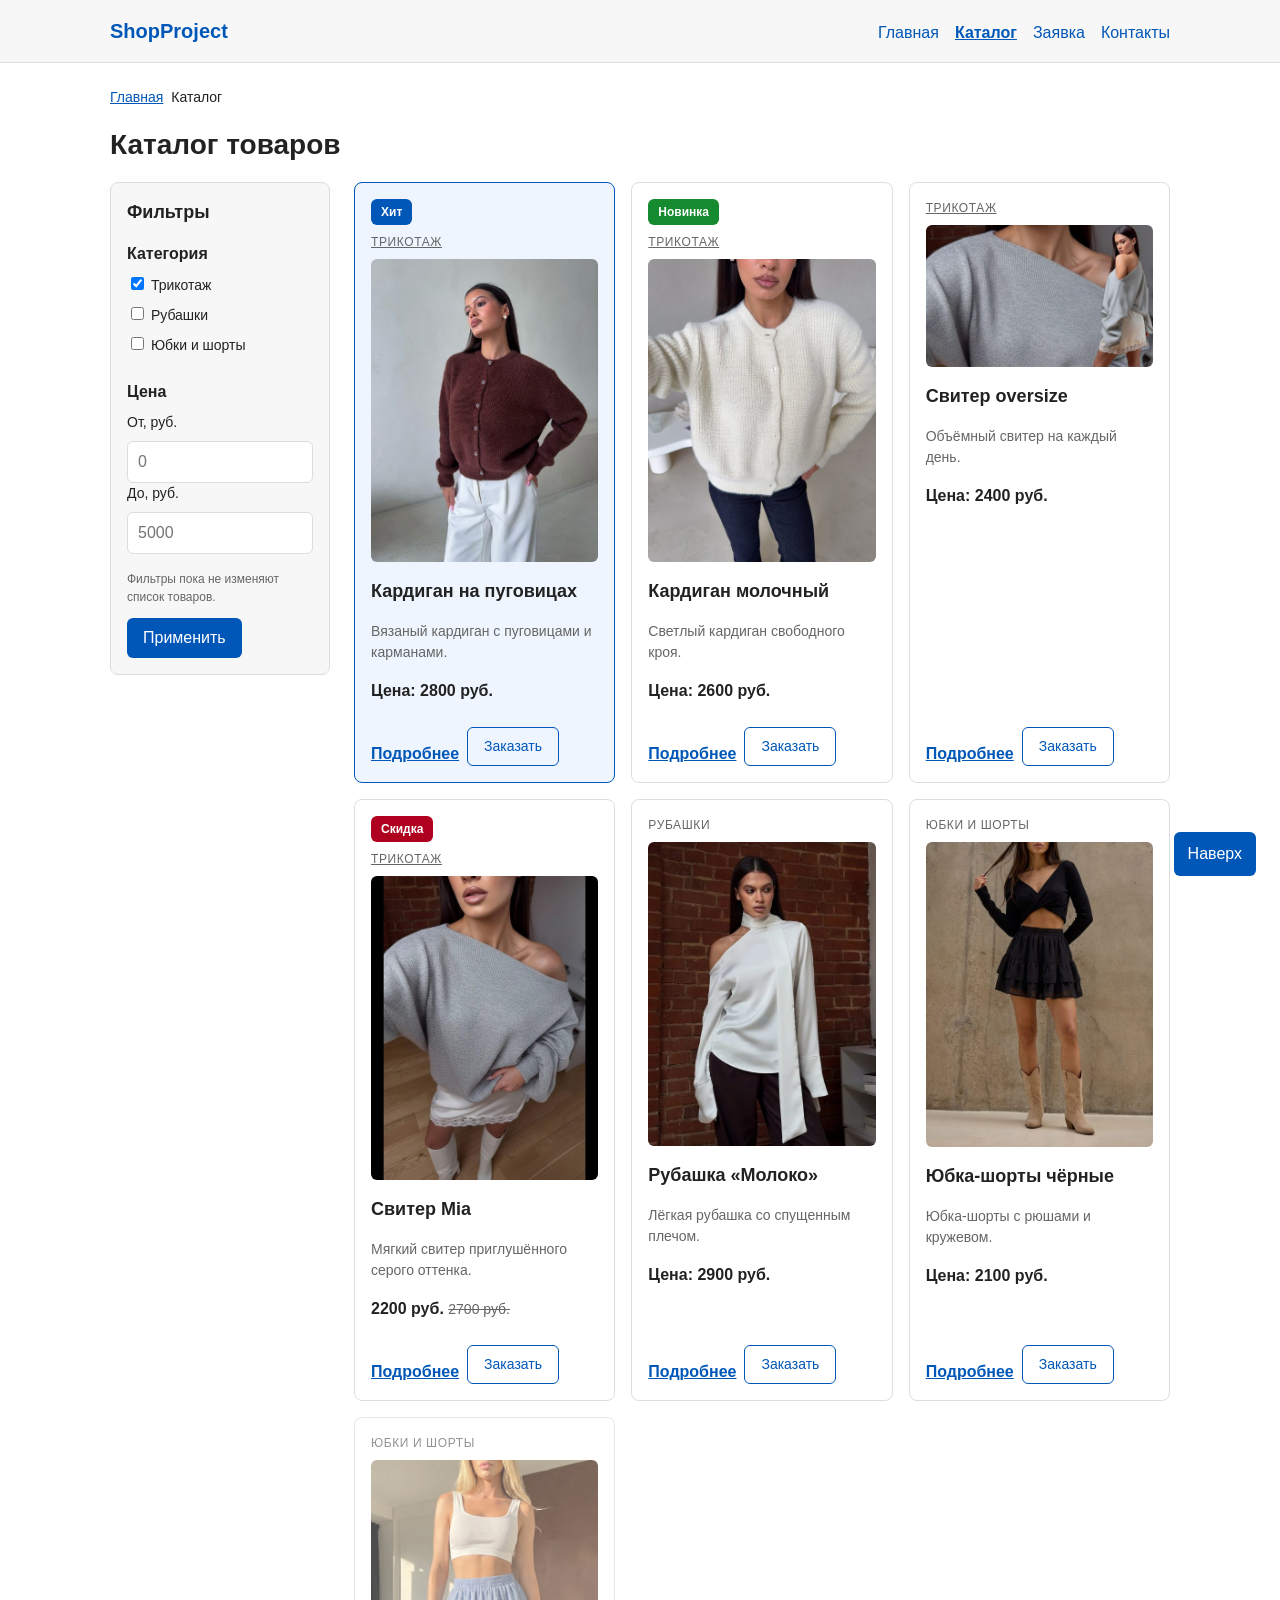
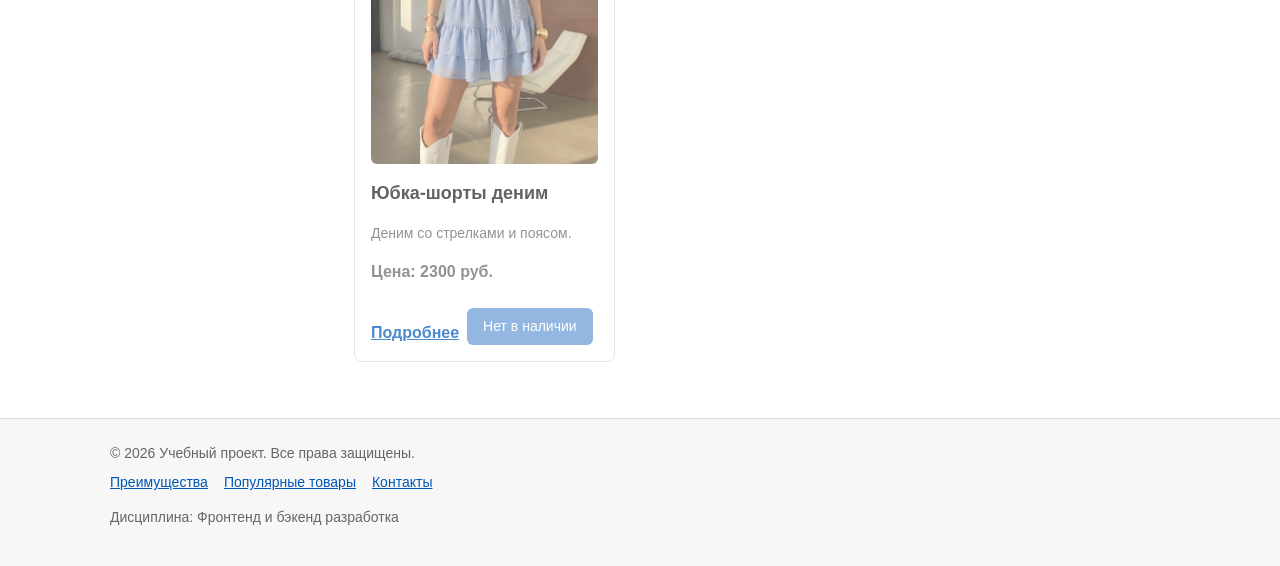
==== commit 3cff9a2a: "feat: реальные фото товаров в карточки, цены 2000-3000, категории под ассортимент - фото из съёмок D" ====
--- a/catalog.html
+++ b/catalog.html
@@ -3,8 +3,8 @@
 <head>
   <meta charset="UTF-8">
   <meta name="viewport" content="width=device-width, initial-scale=1.0">
-  <meta name="description" content="Каталог интернет-магазина «Гардероб»: двенадцать моделей в категориях «Верхняя одежда», «Трикотаж» и «Аксессуары», фильтры по категории и цене.">
-  <title>Каталог одежды — 12 моделей с фильтрами по категории и цене</title>
+  <meta name="description" content="Каталог интернет-магазина «Гардероб»: вязаные кардиганы, свитера, рубашки и юбки-шорты — семь моделей с фото, фильтры по категории и цене.">
+  <title>Каталог одежды — кардиганы, свитера, рубашки и юбки</title>
   <link rel="stylesheet" href="css/style.css">
   <script src="js/main.js" defer></script>
 </head>
@@ -39,9 +39,9 @@
           <form class="filters" action="#" method="get">
             <fieldset class="filters__group">
               <legend>Категория</legend>
-              <label class="filters__option"><input type="checkbox" name="category" value="outerwear" checked> Верхняя одежда</label>
-              <label class="filters__option"><input type="checkbox" name="category" value="knitwear"> Трикотаж</label>
-              <label class="filters__option"><input type="checkbox" name="category" value="accessories"> Аксессуары</label>
+              <label class="filters__option"><input type="checkbox" name="category" value="knitwear" checked> Трикотаж</label>
+              <label class="filters__option"><input type="checkbox" name="category" value="shirts"> Рубашки</label>
+              <label class="filters__option"><input type="checkbox" name="category" value="skirts"> Юбки и шорты</label>
             </fieldset>
             <fieldset class="filters__group">
               <legend>Цена</legend>
@@ -58,141 +58,92 @@
         <section class="section catalog-products" aria-label="Список товаров">
           <h2 class="visually-hidden">Товары</h2>
           <div class="product-grid">
-          <article class="product-card product-card--discount">
-            <span class="product-card__badge product-card__badge--discount">Скидка</span>
-            <p class="product-card__category"><a href="category.html">Верхняя одежда</a></p>
-            <h3 class="product-card__title">Пальто демисезонное</h3>
-            <p class="product-card__description">Прямой крой, утеплённая подкладка, потайная застёжка.</p>
-            <p class="product-card__price">3500 руб. <span class="product-card__old-price">4200 руб.</span></p>
-            <div class="product-card__actions">
-              <a class="product-card__link" href="product.html">Подробнее</a>
-              <a class="button button--secondary product-card__button" href="order.html">Заказать</a>
-            </div>
-          </article>
+<article class="product-card product-card--hit product-card--featured">
+<span class="product-card__badge product-card__badge--hit">Хит</span>
+<p class="product-card__category"><a href="category.html">Трикотаж</a></p>
+<img class="product-card__image" src="images/kardigan.jpg" alt="Кардиган на пуговицах, вид спереди" width="500" height="667" loading="lazy">
+<h3 class="product-card__title">Кардиган на пуговицах</h3>
+<p class="product-card__description">Вязаный кардиган с пуговицами и карманами.</p>
+<p class="product-card__price">Цена: 2800 руб.</p>
+<div class="product-card__actions">
+<a class="product-card__link" href="product.html">Подробнее</a>
+<a class="button button--secondary product-card__button" href="order.html">Заказать</a>
+</div>
+</article>
 
-          <article class="product-card product-card--hit product-card--featured">
-            <span class="product-card__badge product-card__badge--hit">Хит</span>
-            <p class="product-card__category"><a href="category.html">Верхняя одежда</a></p>
-            <h3 class="product-card__title">Куртка кожаная</h3>
-            <p class="product-card__description">Натуральная кожа, классический силуэт, внутренний карман.</p>
-            <p class="product-card__price">Цена: 5000 руб.</p>
-            <div class="product-card__actions">
-              <a class="product-card__link" href="product.html">Подробнее</a>
-              <a class="button button--secondary product-card__button" href="order.html">Заказать</a>
-            </div>
-          </article>
+<article class="product-card product-card--new">
+<span class="product-card__badge product-card__badge--new">Новинка</span>
+<p class="product-card__category"><a href="category.html">Трикотаж</a></p>
+<img class="product-card__image" src="images/kardigan-molochny.jpg" alt="Молочный кардиган" width="500" height="667" loading="lazy">
+<h3 class="product-card__title">Кардиган молочный</h3>
+<p class="product-card__description">Светлый кардиган свободного кроя.</p>
+<p class="product-card__price">Цена: 2600 руб.</p>
+<div class="product-card__actions">
+<a class="product-card__link" href="product.html">Подробнее</a>
+<a class="button button--secondary product-card__button" href="order.html">Заказать</a>
+</div>
+</article>
 
-          <article class="product-card">
-            <p class="product-card__category"><a href="category.html">Верхняя одежда</a></p>
-            <h3 class="product-card__title">Плащ лёгкий</h3>
-            <p class="product-card__description">Водоотталкивающая ткань, съёмный пояс, капюшон в комплекте.</p>
-            <p class="product-card__price">Цена: 3200 руб.</p>
-            <div class="product-card__actions">
-              <a class="product-card__link" href="product.html">Подробнее</a>
-              <a class="button button--secondary product-card__button" href="order.html">Заказать</a>
-            </div>
-          </article>
+<article class="product-card">
+<p class="product-card__category"><a href="category.html">Трикотаж</a></p>
+<img class="product-card__image" src="images/sviter-oversize.jpg" alt="Свитер oversize" width="500" height="667" loading="lazy">
+<h3 class="product-card__title">Свитер oversize</h3>
+<p class="product-card__description">Объёмный свитер на каждый день.</p>
+<p class="product-card__price">Цена: 2400 руб.</p>
+<div class="product-card__actions">
+<a class="product-card__link" href="product.html">Подробнее</a>
+<a class="button button--secondary product-card__button" href="order.html">Заказать</a>
+</div>
+</article>
 
-          <article class="product-card">
-            <p class="product-card__category"><a href="category.html">Верхняя одежда</a></p>
-            <h3 class="product-card__title">Пиджак приталенный</h3>
-            <p class="product-card__description">Строгий силуэт для офиса, одна пуговица, подкладка.</p>
-            <p class="product-card__price">Цена: 2800 руб.</p>
-            <div class="product-card__actions">
-              <a class="product-card__link" href="product.html">Подробнее</a>
-              <a class="button button--secondary product-card__button" href="order.html">Заказать</a>
-            </div>
-          </article>
+<article class="product-card product-card--discount">
+<span class="product-card__badge product-card__badge--discount">Скидка</span>
+<p class="product-card__category"><a href="category.html">Трикотаж</a></p>
+<img class="product-card__image" src="images/sviter-mia.jpg" alt="Свитер Mia" width="500" height="667" loading="lazy">
+<h3 class="product-card__title">Свитер Mia</h3>
+<p class="product-card__description">Мягкий свитер приглушённого серого оттенка.</p>
+<p class="product-card__price">2200 руб. <span class="product-card__old-price">2700 руб.</span></p>
+<div class="product-card__actions">
+<a class="product-card__link" href="product.html">Подробнее</a>
+<a class="button button--secondary product-card__button" href="order.html">Заказать</a>
+</div>
+</article>
 
-          <article class="product-card product-card--new">
-            <span class="product-card__badge product-card__badge--new">Новинка</span>
-            <p class="product-card__category">Трикотаж</p>
-            <h3 class="product-card__title">Джемпер с горловиной</h3>
-            <p class="product-card__description">Мягкая пряжа, свободный крой, широкий рукав.</p>
-            <p class="product-card__price">Цена: 1500 руб.</p>
-            <div class="product-card__actions">
-              <a class="product-card__link" href="product.html">Подробнее</a>
-              <a class="button button--secondary product-card__button" href="order.html">Заказать</a>
-            </div>
-          </article>
+<article class="product-card">
+<p class="product-card__category">Рубашки</p>
+<img class="product-card__image" src="images/rubashka.jpg" alt="Рубашка молочного цвета" width="500" height="667" loading="lazy">
+<h3 class="product-card__title">Рубашка «Молоко»</h3>
+<p class="product-card__description">Лёгкая рубашка со спущенным плечом.</p>
+<p class="product-card__price">Цена: 2900 руб.</p>
+<div class="product-card__actions">
+<a class="product-card__link" href="product.html">Подробнее</a>
+<a class="button button--secondary product-card__button" href="order.html">Заказать</a>
+</div>
+</article>
 
-          <article class="product-card">
-            <p class="product-card__category">Трикотаж</p>
-            <h3 class="product-card__title">Кардиган на пуговицах</h3>
-            <p class="product-card__description">Удлинённый силуэт, вязка «косичка», два кармана.</p>
-            <p class="product-card__price">Цена: 2200 руб.</p>
-            <div class="product-card__actions">
-              <a class="product-card__link" href="product.html">Подробнее</a>
-              <a class="button button--secondary product-card__button" href="order.html">Заказать</a>
-            </div>
-          </article>
+<article class="product-card">
+<p class="product-card__category">Юбки и шорты</p>
+<img class="product-card__image" src="images/yubka-chern.jpg" alt="Чёрная юбка-шорты" width="500" height="667" loading="lazy">
+<h3 class="product-card__title">Юбка-шорты чёрные</h3>
+<p class="product-card__description">Юбка-шорты с рюшами и кружевом.</p>
+<p class="product-card__price">Цена: 2100 руб.</p>
+<div class="product-card__actions">
+<a class="product-card__link" href="product.html">Подробнее</a>
+<a class="button button--secondary product-card__button" href="order.html">Заказать</a>
+</div>
+</article>
 
-          <article class="product-card">
-            <p class="product-card__category">Трикотаж</p>
-            <h3 class="product-card__title">Водолазка тонкая</h3>
-            <p class="product-card__description">Плотное прилегание, высокий воротник, базовые оттенки.</p>
-            <p class="product-card__price">Цена: 1200 руб.</p>
-            <div class="product-card__actions">
-              <a class="product-card__link" href="product.html">Подробнее</a>
-              <a class="button button--secondary product-card__button" href="order.html">Заказать</a>
-            </div>
-          </article>
-
-          <article class="product-card">
-            <p class="product-card__category">Трикотаж</p>
-            <h3 class="product-card__title">Свитер крупной вязки</h3>
-            <p class="product-card__description">Объёмная пряжа, круглый ворот, длинный рукав.</p>
-            <p class="product-card__price">Цена: 1800 руб.</p>
-            <div class="product-card__actions">
-              <a class="product-card__link" href="product.html">Подробнее</a>
-              <a class="button button--secondary product-card__button" href="order.html">Заказать</a>
-            </div>
-          </article>
-
-          <article class="product-card">
-            <p class="product-card__category">Аксессуары</p>
-            <h3 class="product-card__title">Шарф вязаный</h3>
-            <p class="product-card__description">Шерстяная нить, бахрома по краям, тёплые оттенки.</p>
-            <p class="product-card__price">Цена: 800 руб.</p>
-            <div class="product-card__actions">
-              <a class="product-card__link" href="product.html">Подробнее</a>
-              <a class="button button--secondary product-card__button" href="order.html">Заказать</a>
-            </div>
-          </article>
-
-          <article class="product-card product-card--hit">
-            <span class="product-card__badge product-card__badge--hit">Хит</span>
-            <p class="product-card__category">Аксессуары</p>
-            <h3 class="product-card__title">Сумка кожаная</h3>
-            <p class="product-card__description">Компактный формат, регулируемый ремешок, подкладка.</p>
-            <p class="product-card__price">Цена: 2500 руб.</p>
-            <div class="product-card__actions">
-              <a class="product-card__link" href="product.html">Подробнее</a>
-              <a class="button button--secondary product-card__button" href="order.html">Заказать</a>
-            </div>
-          </article>
-
-          <article class="product-card">
-            <p class="product-card__category">Аксессуары</p>
-            <h3 class="product-card__title">Ремень кожаный</h3>
-            <p class="product-card__description">Классическая пряжка, ширина 3 см, чёрный и коричневый.</p>
-            <p class="product-card__price">Цена: 900 руб.</p>
-            <div class="product-card__actions">
-              <a class="product-card__link" href="product.html">Подробнее</a>
-              <a class="button button--secondary product-card__button" href="order.html">Заказать</a>
-            </div>
-          </article>
-
-          <article class="product-card product-card--out-of-stock">
-            <p class="product-card__category">Аксессуары</p>
-            <h3 class="product-card__title">Перчатки трикотажные</h3>
-            <p class="product-card__description">Тёплая вязка, сенсорные пальцы, три размера.</p>
-            <p class="product-card__price">Цена: 600 руб.</p>
-            <div class="product-card__actions">
-              <a class="product-card__link" href="product.html">Подробнее</a>
-              <span class="button button--disabled product-card__button" aria-disabled="true">Нет в наличии</span>
-            </div>
-          </article>
+<article class="product-card product-card--out-of-stock">
+<p class="product-card__category">Юбки и шорты</p>
+<img class="product-card__image" src="images/yubka-dzhins.jpg" alt="Синяя юбка-шорты из денима" width="500" height="667" loading="lazy">
+<h3 class="product-card__title">Юбка-шорты деним</h3>
+<p class="product-card__description">Деним со стрелками и поясом.</p>
+<p class="product-card__price">Цена: 2300 руб.</p>
+<div class="product-card__actions">
+<a class="product-card__link" href="product.html">Подробнее</a>
+<span class="button button--disabled product-card__button" aria-disabled="true">Нет в наличии</span>
+</div>
+</article>
           </div>
         </section>
       </div>
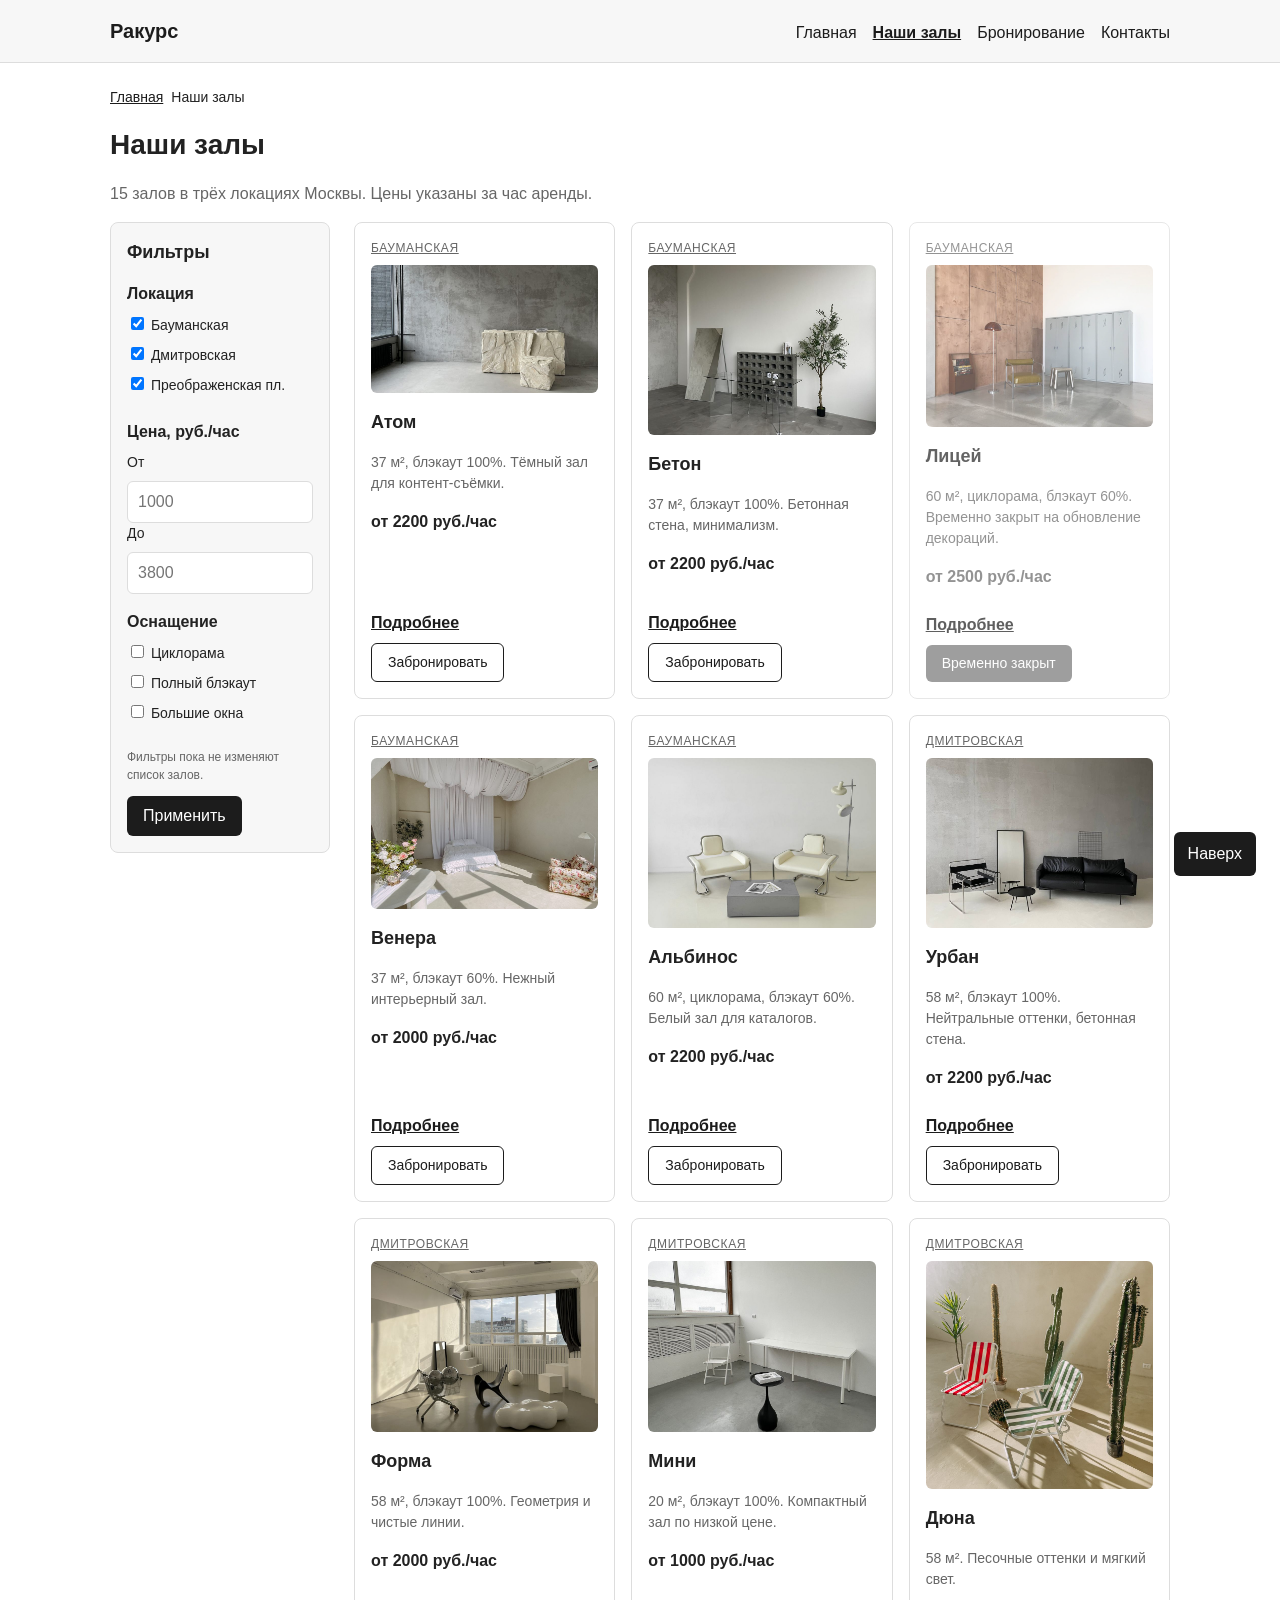
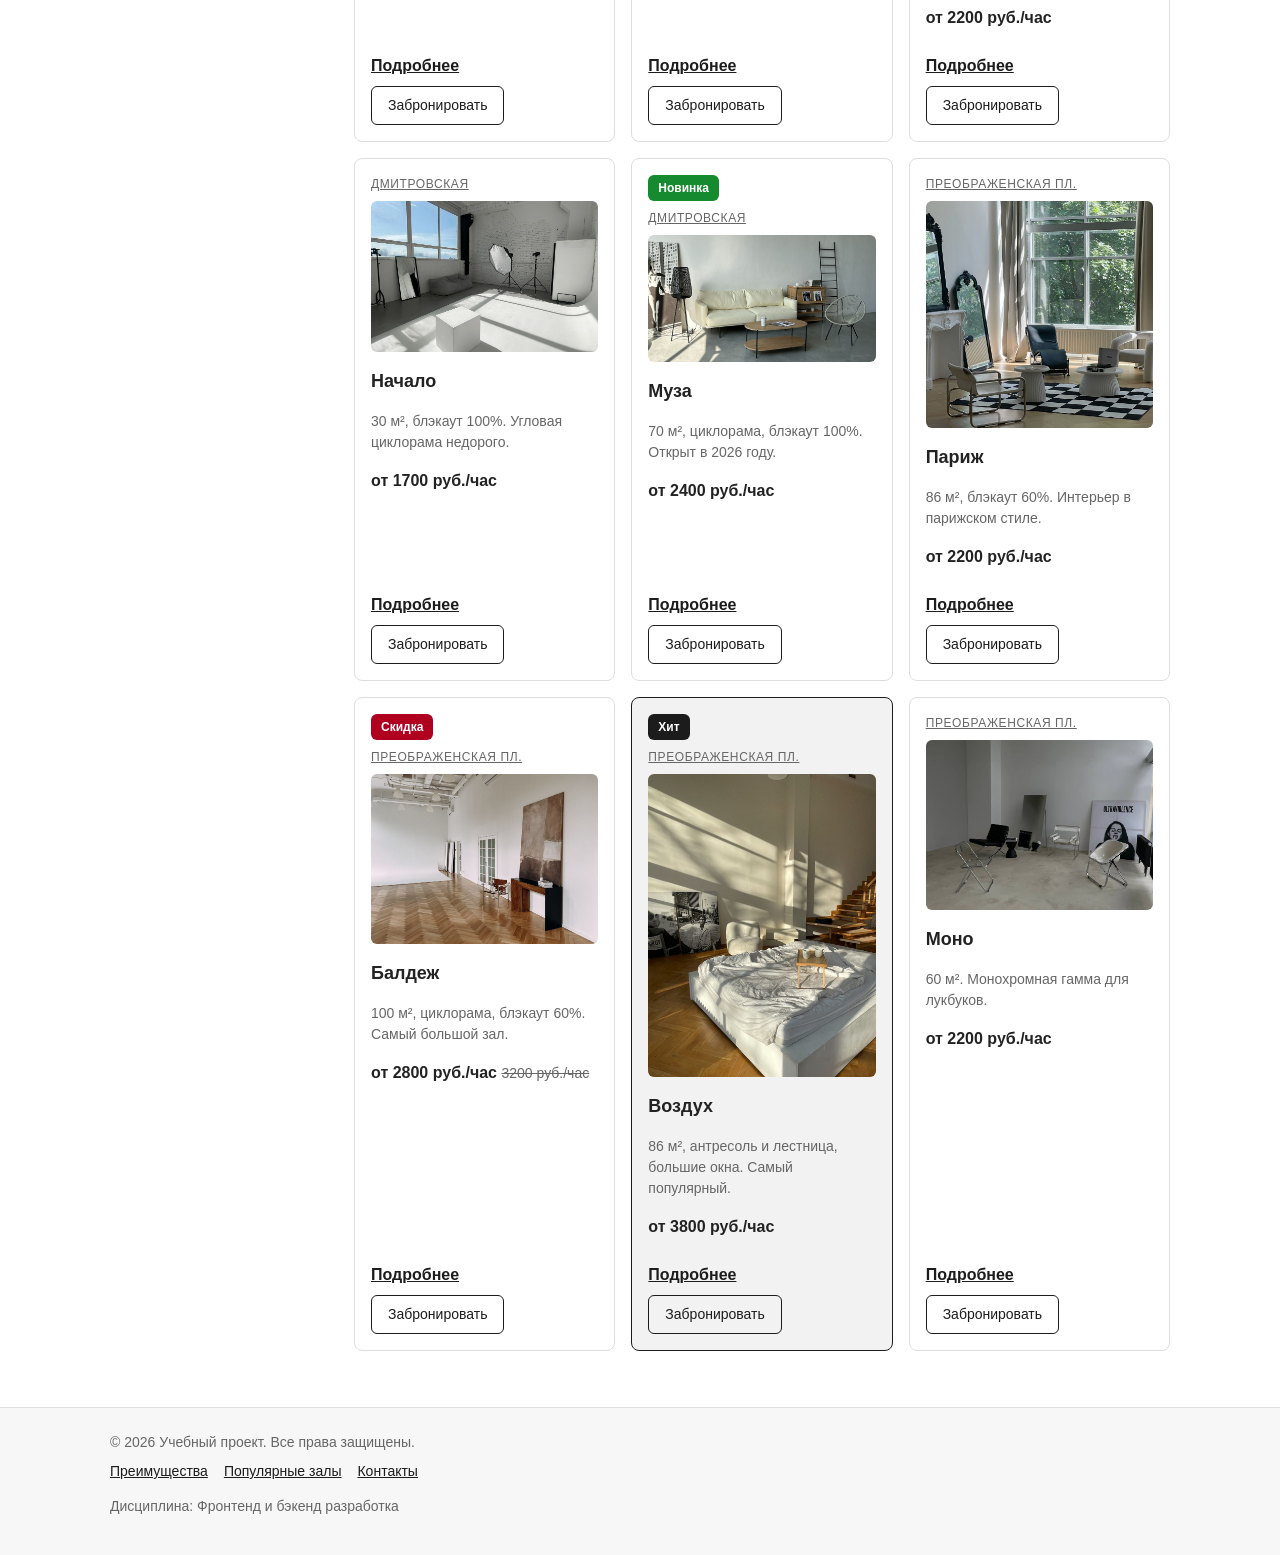
==== commit 304a5116: "feat: переделать сайт с магазина одежды на фотостудию «Ракурс» - 15 залов в трёх локациях (Бауманска" ====
--- a/catalog.html
+++ b/catalog.html
@@ -3,21 +3,21 @@
 <head>
   <meta charset="UTF-8">
   <meta name="viewport" content="width=device-width, initial-scale=1.0">
-  <meta name="description" content="Каталог интернет-магазина «Гардероб»: вязаные кардиганы, свитера, рубашки и юбки-шорты — семь моделей с фото, фильтры по категории и цене.">
-  <title>Каталог одежды — кардиганы, свитера, рубашки и юбки</title>
+  <meta name="description" content="Все залы фотостудии «Ракурс»: 15 залов на трёх локациях Москвы с фото, площадью и ценой — от 1000 до 3800 руб./час.">
+  <title>Наши залы — 15 залов от 1000 руб./час — Ракурс</title>
   <link rel="stylesheet" href="css/style.css">
   <script src="js/main.js" defer></script>
 </head>
 <body>
   <header class="site-header">
     <div class="site-header__inner">
-      <a class="site-header__logo" href="index.html">ShopProject</a>
+      <a class="site-header__logo" href="index.html">Ракурс</a>
 
       <nav class="site-nav" aria-label="Основная навигация">
         <ul class="site-nav__list">
           <li><a class="site-nav__link" href="index.html">Главная</a></li>
-          <li><a class="site-nav__link site-nav__link--active" href="catalog.html">Каталог</a></li>
-          <li><a class="site-nav__link" href="order.html">Заявка</a></li>
+          <li><a class="site-nav__link site-nav__link--active" href="catalog.html">Наши залы</a></li>
+          <li><a class="site-nav__link" href="order.html">Бронирование</a></li>
           <li><a class="site-nav__link" href="contacts.html">Контакты</a></li>
         </ul>
       </nav>
@@ -28,122 +28,227 @@
     <div class="page-main">
       <ul class="breadcrumbs" aria-label="Хлебные крошки">
         <li><a href="index.html">Главная</a></li>
-        <li class="breadcrumbs__item--current">Каталог</li>
+        <li class="breadcrumbs__item--current">Наши залы</li>
       </ul>
 
-      <h1 class="page-title">Каталог товаров</h1>
+      <h1 class="page-title">Наши залы</h1>
+      <p class="page-lead">15 залов в трёх локациях Москвы. Цены указаны за час аренды.</p>
 
       <div class="catalog-layout">
-        <aside class="catalog-filters" aria-label="Фильтры каталога">
+        <aside class="catalog-filters" aria-label="Фильтры залов">
           <h2 class="catalog-filters__title">Фильтры</h2>
           <form class="filters" action="#" method="get">
             <fieldset class="filters__group">
-              <legend>Категория</legend>
-              <label class="filters__option"><input type="checkbox" name="category" value="knitwear" checked> Трикотаж</label>
-              <label class="filters__option"><input type="checkbox" name="category" value="shirts"> Рубашки</label>
-              <label class="filters__option"><input type="checkbox" name="category" value="skirts"> Юбки и шорты</label>
+              <legend>Локация</legend>
+              <label class="filters__option"><input type="checkbox" name="location" value="baumanskaya" checked> Бауманская</label>
+              <label class="filters__option"><input type="checkbox" name="location" value="dmitrovskaya" checked> Дмитровская</label>
+              <label class="filters__option"><input type="checkbox" name="location" value="preobrazhenskaya" checked> Преображенская пл.</label>
             </fieldset>
             <fieldset class="filters__group">
-              <legend>Цена</legend>
-              <label class="filters__option" for="price-from">От, руб.</label>
-              <input class="filters__input" id="price-from" name="price-from" type="number" min="0" step="100" placeholder="0">
-              <label class="filters__option" for="price-to">До, руб.</label>
-              <input class="filters__input" id="price-to" name="price-to" type="number" min="0" step="100" placeholder="5000">
+              <legend>Цена, руб./час</legend>
+              <label class="filters__option" for="price-from">От</label>
+              <input class="filters__input" id="price-from" name="price-from" type="number" min="0" step="100" placeholder="1000">
+              <label class="filters__option" for="price-to">До</label>
+              <input class="filters__input" id="price-to" name="price-to" type="number" min="0" step="100" placeholder="3800">
             </fieldset>
-            <p class="filters__note">Фильтры пока не изменяют список товаров.</p>
+            <fieldset class="filters__group">
+              <legend>Оснащение</legend>
+              <label class="filters__option"><input type="checkbox" name="features" value="ciclorama"> Циклорама</label>
+              <label class="filters__option"><input type="checkbox" name="features" value="blackout-100"> Полный блэкаут</label>
+              <label class="filters__option"><input type="checkbox" name="features" value="windows"> Большие окна</label>
+            </fieldset>
+            <p class="filters__note">Фильтры пока не изменяют список залов.</p>
             <button class="button" type="submit">Применить</button>
           </form>
         </aside>
 
-        <section class="section catalog-products" aria-label="Список товаров">
-          <h2 class="visually-hidden">Товары</h2>
+        <section class="section catalog-products" aria-label="Список залов">
+          <h2 class="visually-hidden">Залы</h2>
           <div class="product-grid">
-<article class="product-card product-card--hit product-card--featured">
-<span class="product-card__badge product-card__badge--hit">Хит</span>
-<p class="product-card__category"><a href="category.html">Трикотаж</a></p>
-<img class="product-card__image" src="images/kardigan.jpg" alt="Кардиган на пуговицах, вид спереди" width="500" height="667" loading="lazy">
-<h3 class="product-card__title">Кардиган на пуговицах</h3>
-<p class="product-card__description">Вязаный кардиган с пуговицами и карманами.</p>
-<p class="product-card__price">Цена: 2800 руб.</p>
-<div class="product-card__actions">
-<a class="product-card__link" href="product.html">Подробнее</a>
-<a class="button button--secondary product-card__button" href="order.html">Заказать</a>
-</div>
-</article>
-
-<article class="product-card product-card--new">
-<span class="product-card__badge product-card__badge--new">Новинка</span>
-<p class="product-card__category"><a href="category.html">Трикотаж</a></p>
-<img class="product-card__image" src="images/kardigan-molochny.jpg" alt="Молочный кардиган" width="500" height="667" loading="lazy">
-<h3 class="product-card__title">Кардиган молочный</h3>
-<p class="product-card__description">Светлый кардиган свободного кроя.</p>
-<p class="product-card__price">Цена: 2600 руб.</p>
-<div class="product-card__actions">
-<a class="product-card__link" href="product.html">Подробнее</a>
-<a class="button button--secondary product-card__button" href="order.html">Заказать</a>
-</div>
-</article>
-
-<article class="product-card">
-<p class="product-card__category"><a href="category.html">Трикотаж</a></p>
-<img class="product-card__image" src="images/sviter-oversize.jpg" alt="Свитер oversize" width="500" height="667" loading="lazy">
-<h3 class="product-card__title">Свитер oversize</h3>
-<p class="product-card__description">Объёмный свитер на каждый день.</p>
-<p class="product-card__price">Цена: 2400 руб.</p>
-<div class="product-card__actions">
-<a class="product-card__link" href="product.html">Подробнее</a>
-<a class="button button--secondary product-card__button" href="order.html">Заказать</a>
-</div>
-</article>
-
-<article class="product-card product-card--discount">
-<span class="product-card__badge product-card__badge--discount">Скидка</span>
-<p class="product-card__category"><a href="category.html">Трикотаж</a></p>
-<img class="product-card__image" src="images/sviter-mia.jpg" alt="Свитер Mia" width="500" height="667" loading="lazy">
-<h3 class="product-card__title">Свитер Mia</h3>
-<p class="product-card__description">Мягкий свитер приглушённого серого оттенка.</p>
-<p class="product-card__price">2200 руб. <span class="product-card__old-price">2700 руб.</span></p>
-<div class="product-card__actions">
-<a class="product-card__link" href="product.html">Подробнее</a>
-<a class="button button--secondary product-card__button" href="order.html">Заказать</a>
-</div>
-</article>
-
-<article class="product-card">
-<p class="product-card__category">Рубашки</p>
-<img class="product-card__image" src="images/rubashka.jpg" alt="Рубашка молочного цвета" width="500" height="667" loading="lazy">
-<h3 class="product-card__title">Рубашка «Молоко»</h3>
-<p class="product-card__description">Лёгкая рубашка со спущенным плечом.</p>
-<p class="product-card__price">Цена: 2900 руб.</p>
-<div class="product-card__actions">
-<a class="product-card__link" href="product.html">Подробнее</a>
-<a class="button button--secondary product-card__button" href="order.html">Заказать</a>
-</div>
-</article>
-
-<article class="product-card">
-<p class="product-card__category">Юбки и шорты</p>
-<img class="product-card__image" src="images/yubka-chern.jpg" alt="Чёрная юбка-шорты" width="500" height="667" loading="lazy">
-<h3 class="product-card__title">Юбка-шорты чёрные</h3>
-<p class="product-card__description">Юбка-шорты с рюшами и кружевом.</p>
-<p class="product-card__price">Цена: 2100 руб.</p>
-<div class="product-card__actions">
-<a class="product-card__link" href="product.html">Подробнее</a>
-<a class="button button--secondary product-card__button" href="order.html">Заказать</a>
-</div>
-</article>
-
-<article class="product-card product-card--out-of-stock">
-<p class="product-card__category">Юбки и шорты</p>
-<img class="product-card__image" src="images/yubka-dzhins.jpg" alt="Синяя юбка-шорты из денима" width="500" height="667" loading="lazy">
-<h3 class="product-card__title">Юбка-шорты деним</h3>
-<p class="product-card__description">Деним со стрелками и поясом.</p>
-<p class="product-card__price">Цена: 2300 руб.</p>
-<div class="product-card__actions">
-<a class="product-card__link" href="product.html">Подробнее</a>
-<span class="button button--disabled product-card__button" aria-disabled="true">Нет в наличии</span>
-</div>
-</article>
+
+            <article class="product-card">
+              <p class="product-card__category"><a href="category.html">Бауманская</a></p>
+              <img class="product-card__image" src="images/zal-atom.jpg" alt="Зал Атом: тёмный зал с полным блэкаутом" width="900" height="600" loading="lazy">
+              <h3 class="product-card__title">Атом</h3>
+              <p class="product-card__description">37 м², блэкаут 100%. Тёмный зал для контент-съёмки.</p>
+              <p class="product-card__price">от 2200 руб./час</p>
+              <div class="product-card__actions">
+                <a class="product-card__link" href="product.html">Подробнее</a>
+                <a class="button button--secondary product-card__button" href="order.html">Забронировать</a>
+              </div>
+            </article>
+
+            <article class="product-card">
+              <p class="product-card__category"><a href="category.html">Бауманская</a></p>
+              <img class="product-card__image" src="images/zal-beton.jpg" alt="Зал Бетон: зал с бетонной стеной" width="900" height="600" loading="lazy">
+              <h3 class="product-card__title">Бетон</h3>
+              <p class="product-card__description">37 м², блэкаут 100%. Бетонная стена, минимализм.</p>
+              <p class="product-card__price">от 2200 руб./час</p>
+              <div class="product-card__actions">
+                <a class="product-card__link" href="product.html">Подробнее</a>
+                <a class="button button--secondary product-card__button" href="order.html">Забронировать</a>
+              </div>
+            </article>
+
+            <article class="product-card product-card--out-of-stock">
+              <p class="product-card__category"><a href="category.html">Бауманская</a></p>
+              <img class="product-card__image" src="images/zal-licey.jpg" alt="Зал Лицей: зал с циклорамой" width="900" height="600" loading="lazy">
+              <h3 class="product-card__title">Лицей</h3>
+              <p class="product-card__description">60 м², циклорама, блэкаут 60%. Временно закрыт на обновление декораций.</p>
+              <p class="product-card__price">от 2500 руб./час</p>
+              <div class="product-card__actions">
+                <a class="product-card__link" href="product.html">Подробнее</a>
+                <span class="button button--disabled product-card__button" aria-disabled="true">Временно закрыт</span>
+              </div>
+            </article>
+
+            <article class="product-card">
+              <p class="product-card__category"><a href="category.html">Бауманская</a></p>
+              <img class="product-card__image" src="images/zal-venera.jpg" alt="Зал Венера: светлый интерьерный зал" width="900" height="600" loading="lazy">
+              <h3 class="product-card__title">Венера</h3>
+              <p class="product-card__description">37 м², блэкаут 60%. Нежный интерьерный зал.</p>
+              <p class="product-card__price">от 2000 руб./час</p>
+              <div class="product-card__actions">
+                <a class="product-card__link" href="product.html">Подробнее</a>
+                <a class="button button--secondary product-card__button" href="order.html">Забронировать</a>
+              </div>
+            </article>
+
+            <article class="product-card">
+              <p class="product-card__category"><a href="category.html">Бауманская</a></p>
+              <img class="product-card__image" src="images/zal-albinos.jpg" alt="Зал Альбинос: белый зал с циклорамой" width="900" height="600" loading="lazy">
+              <h3 class="product-card__title">Альбинос</h3>
+              <p class="product-card__description">60 м², циклорама, блэкаут 60%. Белый зал для каталогов.</p>
+              <p class="product-card__price">от 2200 руб./час</p>
+              <div class="product-card__actions">
+                <a class="product-card__link" href="product.html">Подробнее</a>
+                <a class="button button--secondary product-card__button" href="order.html">Забронировать</a>
+              </div>
+            </article>
+
+            <article class="product-card">
+              <p class="product-card__category"><a href="category.html">Дмитровская</a></p>
+              <img class="product-card__image" src="images/zal-urban.jpg" alt="Зал Урбан: зал с бетонной стеной в нейтральных тонах" width="900" height="600" loading="lazy">
+              <h3 class="product-card__title">Урбан</h3>
+              <p class="product-card__description">58 м², блэкаут 100%. Нейтральные оттенки, бетонная стена.</p>
+              <p class="product-card__price">от 2200 руб./час</p>
+              <div class="product-card__actions">
+                <a class="product-card__link" href="product.html">Подробнее</a>
+                <a class="button button--secondary product-card__button" href="order.html">Забронировать</a>
+              </div>
+            </article>
+
+            <article class="product-card">
+              <p class="product-card__category"><a href="category.html">Дмитровская</a></p>
+              <img class="product-card__image" src="images/zal-forma.jpg" alt="Зал Форма: зал с геометричными формами" width="900" height="600" loading="lazy">
+              <h3 class="product-card__title">Форма</h3>
+              <p class="product-card__description">58 м², блэкаут 100%. Геометрия и чистые линии.</p>
+              <p class="product-card__price">от 2000 руб./час</p>
+              <div class="product-card__actions">
+                <a class="product-card__link" href="product.html">Подробнее</a>
+                <a class="button button--secondary product-card__button" href="order.html">Забронировать</a>
+              </div>
+            </article>
+
+            <article class="product-card">
+              <p class="product-card__category"><a href="category.html">Дмитровская</a></p>
+              <img class="product-card__image" src="images/zal-mini.jpg" alt="Зал Мини: компактный недорогой зал" width="900" height="600" loading="lazy">
+              <h3 class="product-card__title">Мини</h3>
+              <p class="product-card__description">20 м², блэкаут 100%. Компактный зал по низкой цене.</p>
+              <p class="product-card__price">от 1000 руб./час</p>
+              <div class="product-card__actions">
+                <a class="product-card__link" href="product.html">Подробнее</a>
+                <a class="button button--secondary product-card__button" href="order.html">Забронировать</a>
+              </div>
+            </article>
+
+            <article class="product-card">
+              <p class="product-card__category"><a href="category.html">Дмитровская</a></p>
+              <img class="product-card__image" src="images/zal-duna.jpg" alt="Зал Дюна: зал в песочных тонах" width="900" height="600" loading="lazy">
+              <h3 class="product-card__title">Дюна</h3>
+              <p class="product-card__description">58 м². Песочные оттенки и мягкий свет.</p>
+              <p class="product-card__price">от 2200 руб./час</p>
+              <div class="product-card__actions">
+                <a class="product-card__link" href="product.html">Подробнее</a>
+                <a class="button button--secondary product-card__button" href="order.html">Забронировать</a>
+              </div>
+            </article>
+
+            <article class="product-card">
+              <p class="product-card__category"><a href="category.html">Дмитровская</a></p>
+              <img class="product-card__image" src="images/zal-nachalo.jpg" alt="Зал Начало: зал с угловой циклорамой" width="900" height="600" loading="lazy">
+              <h3 class="product-card__title">Начало</h3>
+              <p class="product-card__description">30 м², блэкаут 100%. Угловая циклорама недорого.</p>
+              <p class="product-card__price">от 1700 руб./час</p>
+              <div class="product-card__actions">
+                <a class="product-card__link" href="product.html">Подробнее</a>
+                <a class="button button--secondary product-card__button" href="order.html">Забронировать</a>
+              </div>
+            </article>
+
+            <article class="product-card product-card--new">
+              <span class="product-card__badge product-card__badge--new">Новинка</span>
+              <p class="product-card__category"><a href="category.html">Дмитровская</a></p>
+              <img class="product-card__image" src="images/zal-muza.jpg" alt="Зал Муза: новый зал с циклорамой" width="900" height="600" loading="lazy">
+              <h3 class="product-card__title">Муза</h3>
+              <p class="product-card__description">70 м², циклорама, блэкаут 100%. Открыт в 2026 году.</p>
+              <p class="product-card__price">от 2400 руб./час</p>
+              <div class="product-card__actions">
+                <a class="product-card__link" href="product.html">Подробнее</a>
+                <a class="button button--secondary product-card__button" href="order.html">Забронировать</a>
+              </div>
+            </article>
+
+            <article class="product-card">
+              <p class="product-card__category"><a href="category.html">Преображенская пл.</a></p>
+              <img class="product-card__image" src="images/zal-parizh.jpg" alt="Зал Париж: интерьерный зал в парижском стиле" width="900" height="600" loading="lazy">
+              <h3 class="product-card__title">Париж</h3>
+              <p class="product-card__description">86 м², блэкаут 60%. Интерьер в парижском стиле.</p>
+              <p class="product-card__price">от 2200 руб./час</p>
+              <div class="product-card__actions">
+                <a class="product-card__link" href="product.html">Подробнее</a>
+                <a class="button button--secondary product-card__button" href="order.html">Забронировать</a>
+              </div>
+            </article>
+
+            <article class="product-card product-card--discount">
+              <span class="product-card__badge product-card__badge--discount">Скидка</span>
+              <p class="product-card__category"><a href="category.html">Преображенская пл.</a></p>
+              <img class="product-card__image" src="images/zal-baldezh.jpg" alt="Зал Балдеж: самый большой зал с циклорамой" width="900" height="600" loading="lazy">
+              <h3 class="product-card__title">Балдеж</h3>
+              <p class="product-card__description">100 м², циклорама, блэкаут 60%. Самый большой зал.</p>
+              <p class="product-card__price">от 2800 руб./час <span class="product-card__old-price">3200 руб./час</span></p>
+              <div class="product-card__actions">
+                <a class="product-card__link" href="product.html">Подробнее</a>
+                <a class="button button--secondary product-card__button" href="order.html">Забронировать</a>
+              </div>
+            </article>
+
+            <article class="product-card product-card--hit product-card--featured">
+              <span class="product-card__badge product-card__badge--hit">Хит</span>
+              <p class="product-card__category"><a href="category.html">Преображенская пл.</a></p>
+              <img class="product-card__image" src="images/zal-vozduh.jpg" alt="Зал Воздух: светлый зал с антресолью" width="900" height="600" loading="lazy">
+              <h3 class="product-card__title">Воздух</h3>
+              <p class="product-card__description">86 м², антресоль и лестница, большие окна. Самый популярный.</p>
+              <p class="product-card__price">от 3800 руб./час</p>
+              <div class="product-card__actions">
+                <a class="product-card__link" href="product.html">Подробнее</a>
+                <a class="button button--secondary product-card__button" href="order.html">Забронировать</a>
+              </div>
+            </article>
+
+            <article class="product-card">
+              <p class="product-card__category"><a href="category.html">Преображенская пл.</a></p>
+              <img class="product-card__image" src="images/zal-mono.jpg" alt="Зал Моно: зал в монохромной гамме" width="900" height="600" loading="lazy">
+              <h3 class="product-card__title">Моно</h3>
+              <p class="product-card__description">60 м². Монохромная гамма для лукбуков.</p>
+              <p class="product-card__price">от 2200 руб./час</p>
+              <div class="product-card__actions">
+                <a class="product-card__link" href="product.html">Подробнее</a>
+                <a class="button button--secondary product-card__button" href="order.html">Забронировать</a>
+              </div>
+            </article>
+
           </div>
         </section>
       </div>
@@ -155,7 +260,7 @@
       <p class="site-footer__copyright">&copy; 2026 Учебный проект. Все права защищены.</p>
       <ul class="site-footer__links">
         <li><a href="index.html#advantages">Преимущества</a></li>
-        <li><a href="index.html#popular">Популярные товары</a></li>
+        <li><a href="index.html#popular">Популярные залы</a></li>
         <li><a href="contacts.html">Контакты</a></li>
       </ul>
       <p>Дисциплина: Фронтенд и бэкенд разработка</p>
--- a/css/style.css
+++ b/css/style.css
@@ -1,6 +1,7 @@
 /*
   Стили учебного проекта kr1-html-css-shop.
   Практическое занятие №4: CSS-архитектура, переменные и состояния.
+  Проект: многостраничный сайт фотостудии «Ракурс».
 */
 
 /* Плавная прокрутка к якорям (практическое занятие №5) */
@@ -16,11 +17,11 @@
   --color-bg: #ffffff;
   --color-text: #222222;
   --color-muted: #666666;
-  --color-primary: #0057b8;
-  --color-primary-dark: #003f86;
+  --color-primary: #1c1c1c;
+  --color-primary-dark: #000000;
   --color-border: #dddddd;
   --color-surface: #f7f7f7;
-  --color-surface-accent: #eef5ff;
+  --color-surface-accent: #f2f2f2;
   --color-danger: #b00020;
   --color-success: #168a2f;
   --color-success-bg: #eefaf0;
@@ -789,23 +790,6 @@
   margin-top: var(--space-lg);
 }
 
-/* Блок aside */
-.aside-info {
-  max-width: var(--container-width);
-  margin: 0 auto var(--space-xl);
-  padding: var(--space-md);
-  border-left: 4px solid var(--color-primary);
-  background-color: var(--color-surface);
-}
-
-.aside-info__title {
-  margin: 0 0 var(--space-sm);
-  font-size: 20px;
-}
-
-.aside-info__text {
-  margin: 0;
-}
 
 /* Кнопка «Наверх»: fixed (самостоятельная доработка) */
 .to-top {
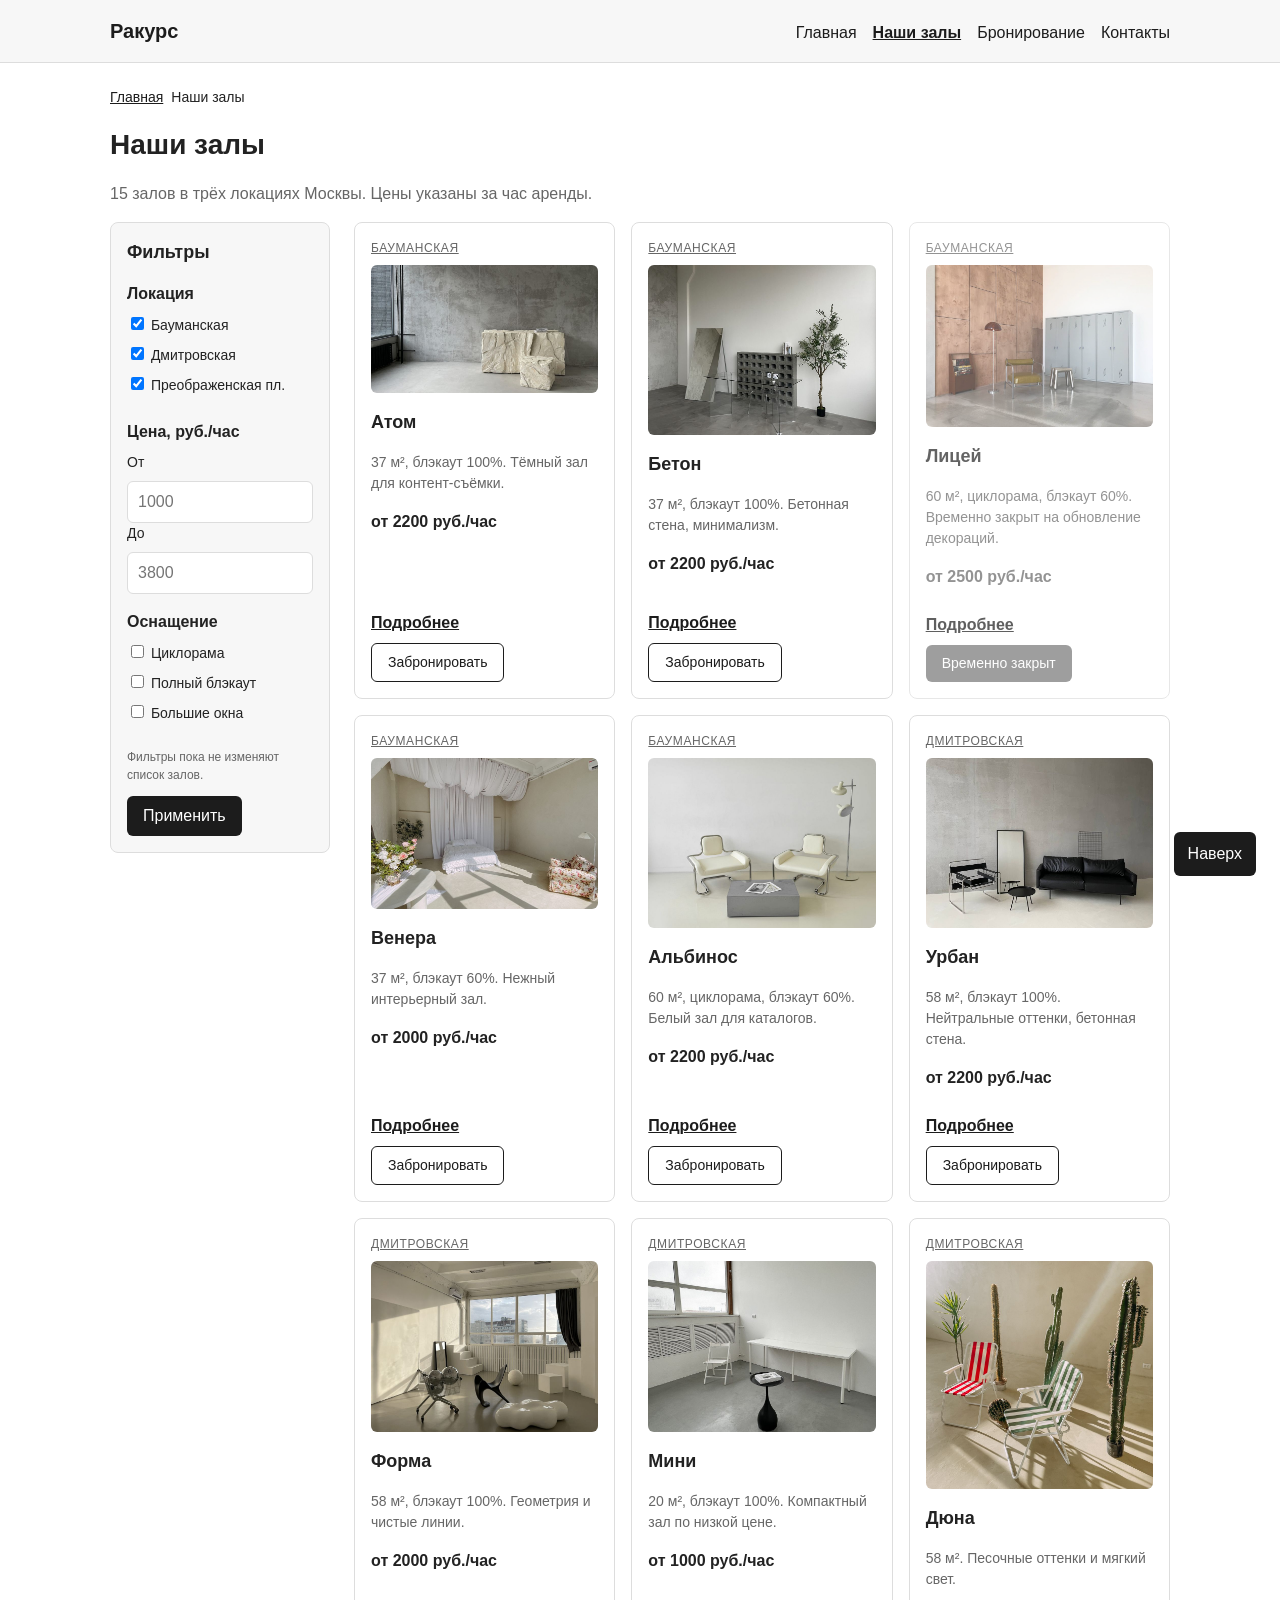
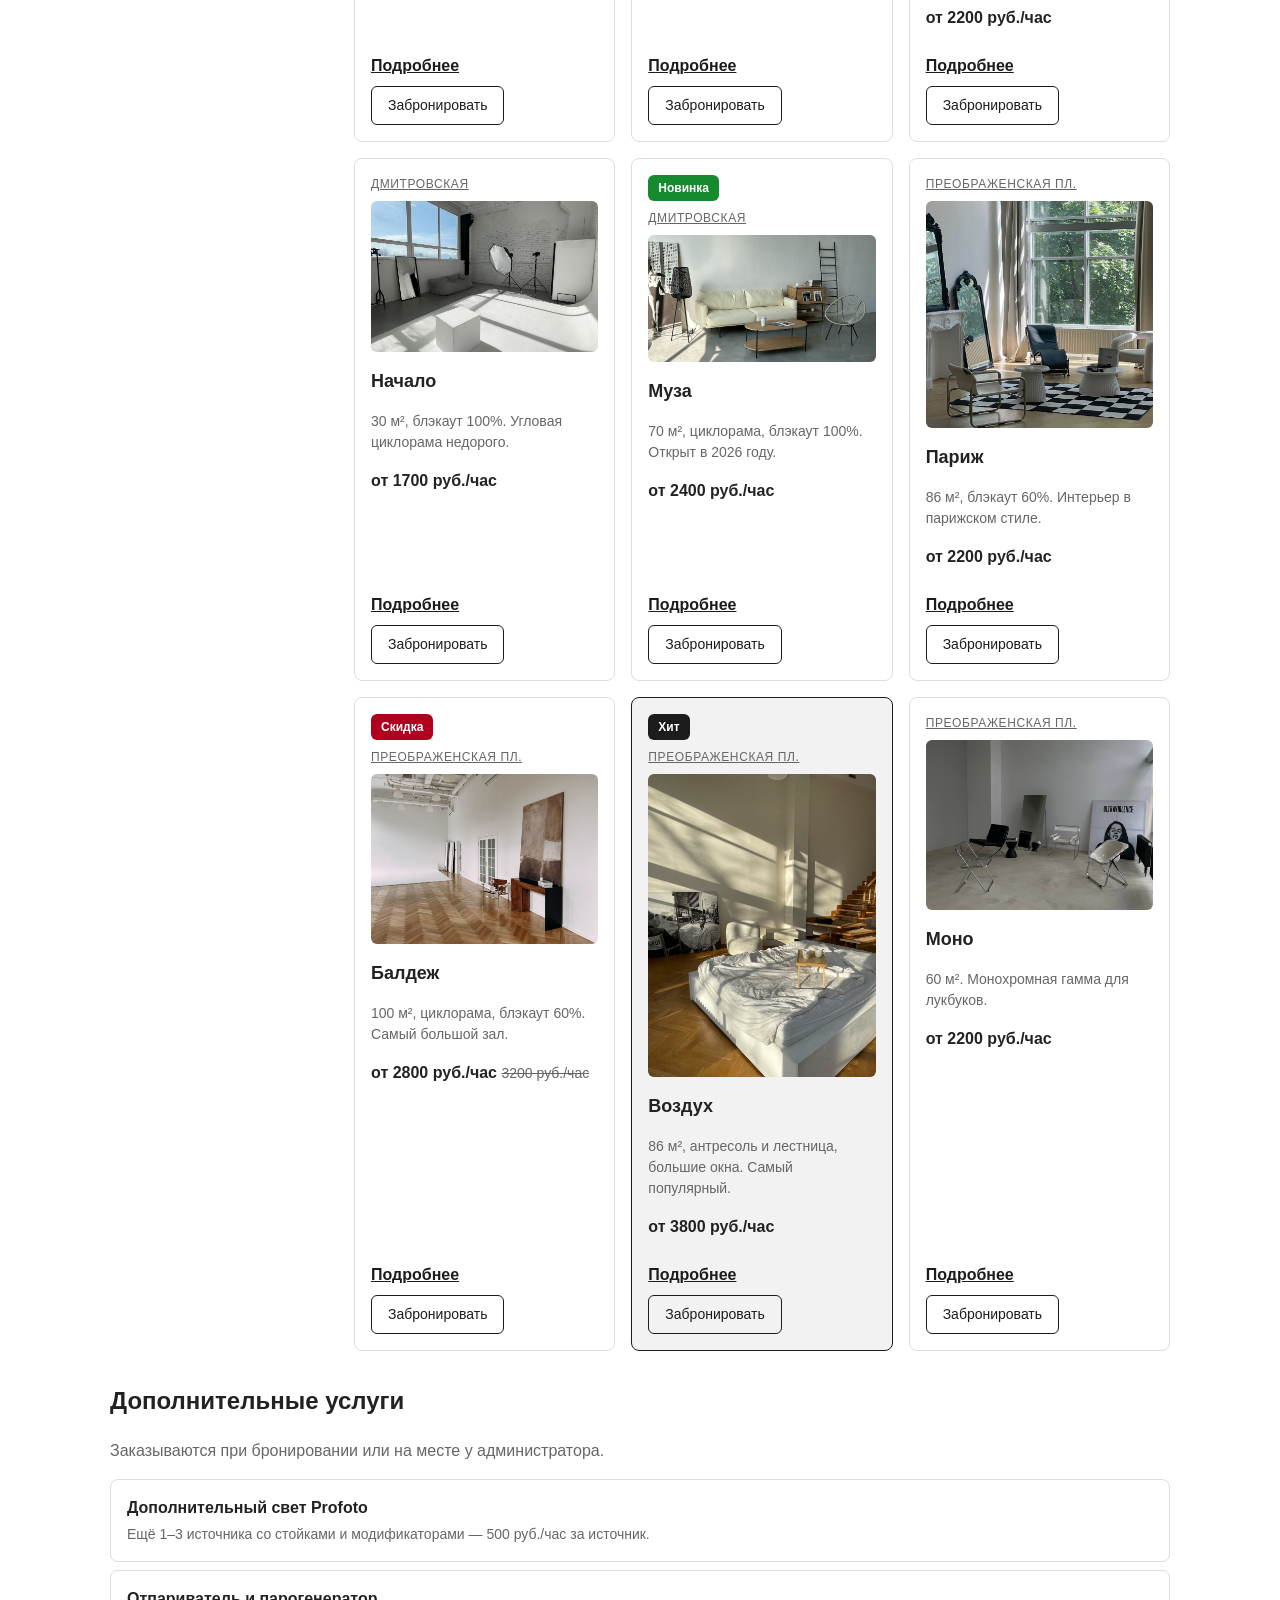
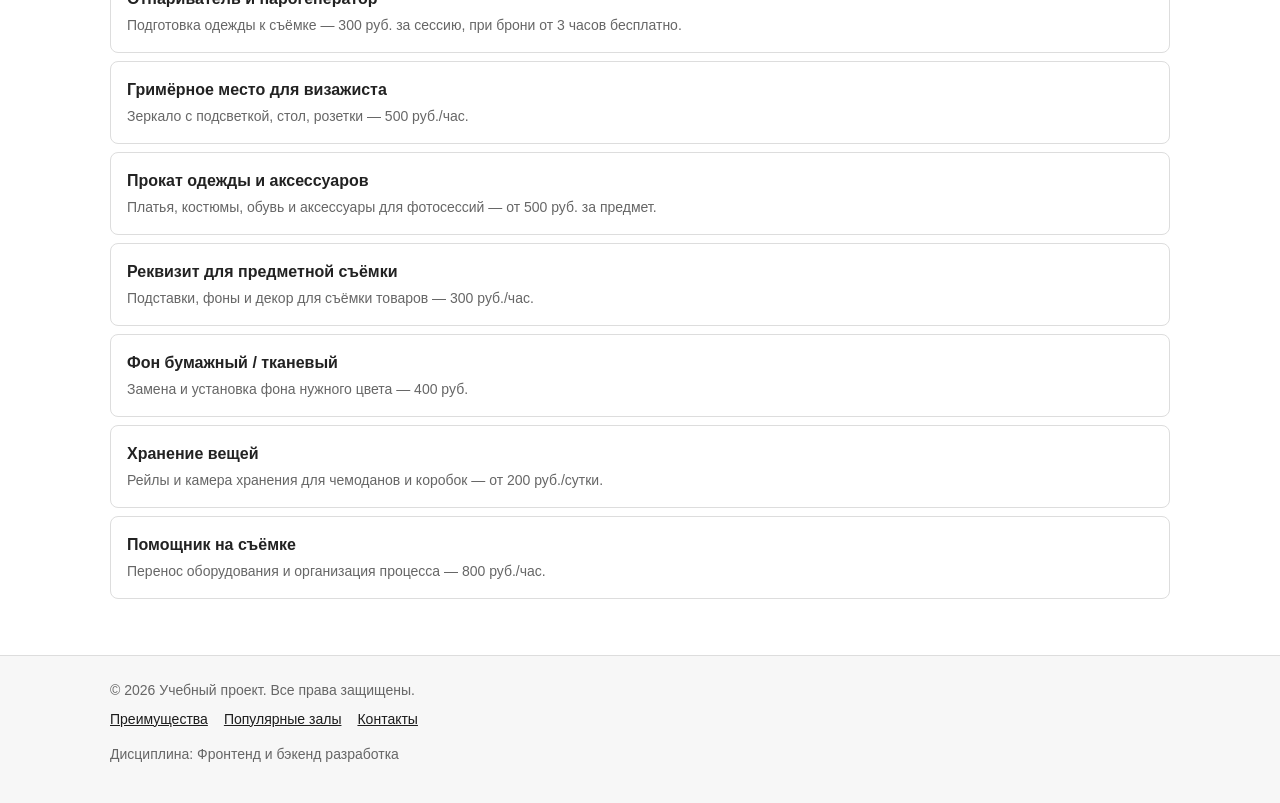
==== commit 239d0b51: "feat: доп. услуги в каталоге и форма «оставить телефон» на контактах - каталог: раздел дополнительны" ====
--- a/catalog.html
+++ b/catalog.html
@@ -252,6 +252,46 @@
           </div>
         </section>
       </div>
+
+      <section class="section" id="dop-uslugi">
+        <h2 class="section__title">Дополнительные услуги</h2>
+        <p class="page-lead">Заказываются при бронировании или на месте у администратора.</p>
+
+        <ul class="category-links">
+          <li class="category-links__item">
+            <span class="category-links__link">Дополнительный свет Profoto</span>
+            <span class="category-links__note">Ещё 1–3 источника со стойками и модификаторами — 500 руб./час за источник.</span>
+          </li>
+          <li class="category-links__item">
+            <span class="category-links__link">Отпариватель и парогенератор</span>
+            <span class="category-links__note">Подготовка одежды к съёмке — 300 руб. за сессию, при брони от 3 часов бесплатно.</span>
+          </li>
+          <li class="category-links__item">
+            <span class="category-links__link">Гримёрное место для визажиста</span>
+            <span class="category-links__note">Зеркало с подсветкой, стол, розетки — 500 руб./час.</span>
+          </li>
+          <li class="category-links__item">
+            <span class="category-links__link">Прокат одежды и аксессуаров</span>
+            <span class="category-links__note">Платья, костюмы, обувь и аксессуары для фотосессий — от 500 руб. за предмет.</span>
+          </li>
+          <li class="category-links__item">
+            <span class="category-links__link">Реквизит для предметной съёмки</span>
+            <span class="category-links__note">Подставки, фоны и декор для съёмки товаров — 300 руб./час.</span>
+          </li>
+          <li class="category-links__item">
+            <span class="category-links__link">Фон бумажный / тканевый</span>
+            <span class="category-links__note">Замена и установка фона нужного цвета — 400 руб.</span>
+          </li>
+          <li class="category-links__item">
+            <span class="category-links__link">Хранение вещей</span>
+            <span class="category-links__note">Рейлы и камера хранения для чемоданов и коробок — от 200 руб./сутки.</span>
+          </li>
+          <li class="category-links__item">
+            <span class="category-links__link">Помощник на съёмке</span>
+            <span class="category-links__note">Перенос оборудования и организация процесса — 800 руб./час.</span>
+          </li>
+        </ul>
+      </section>
     </div>
   </main>
 
